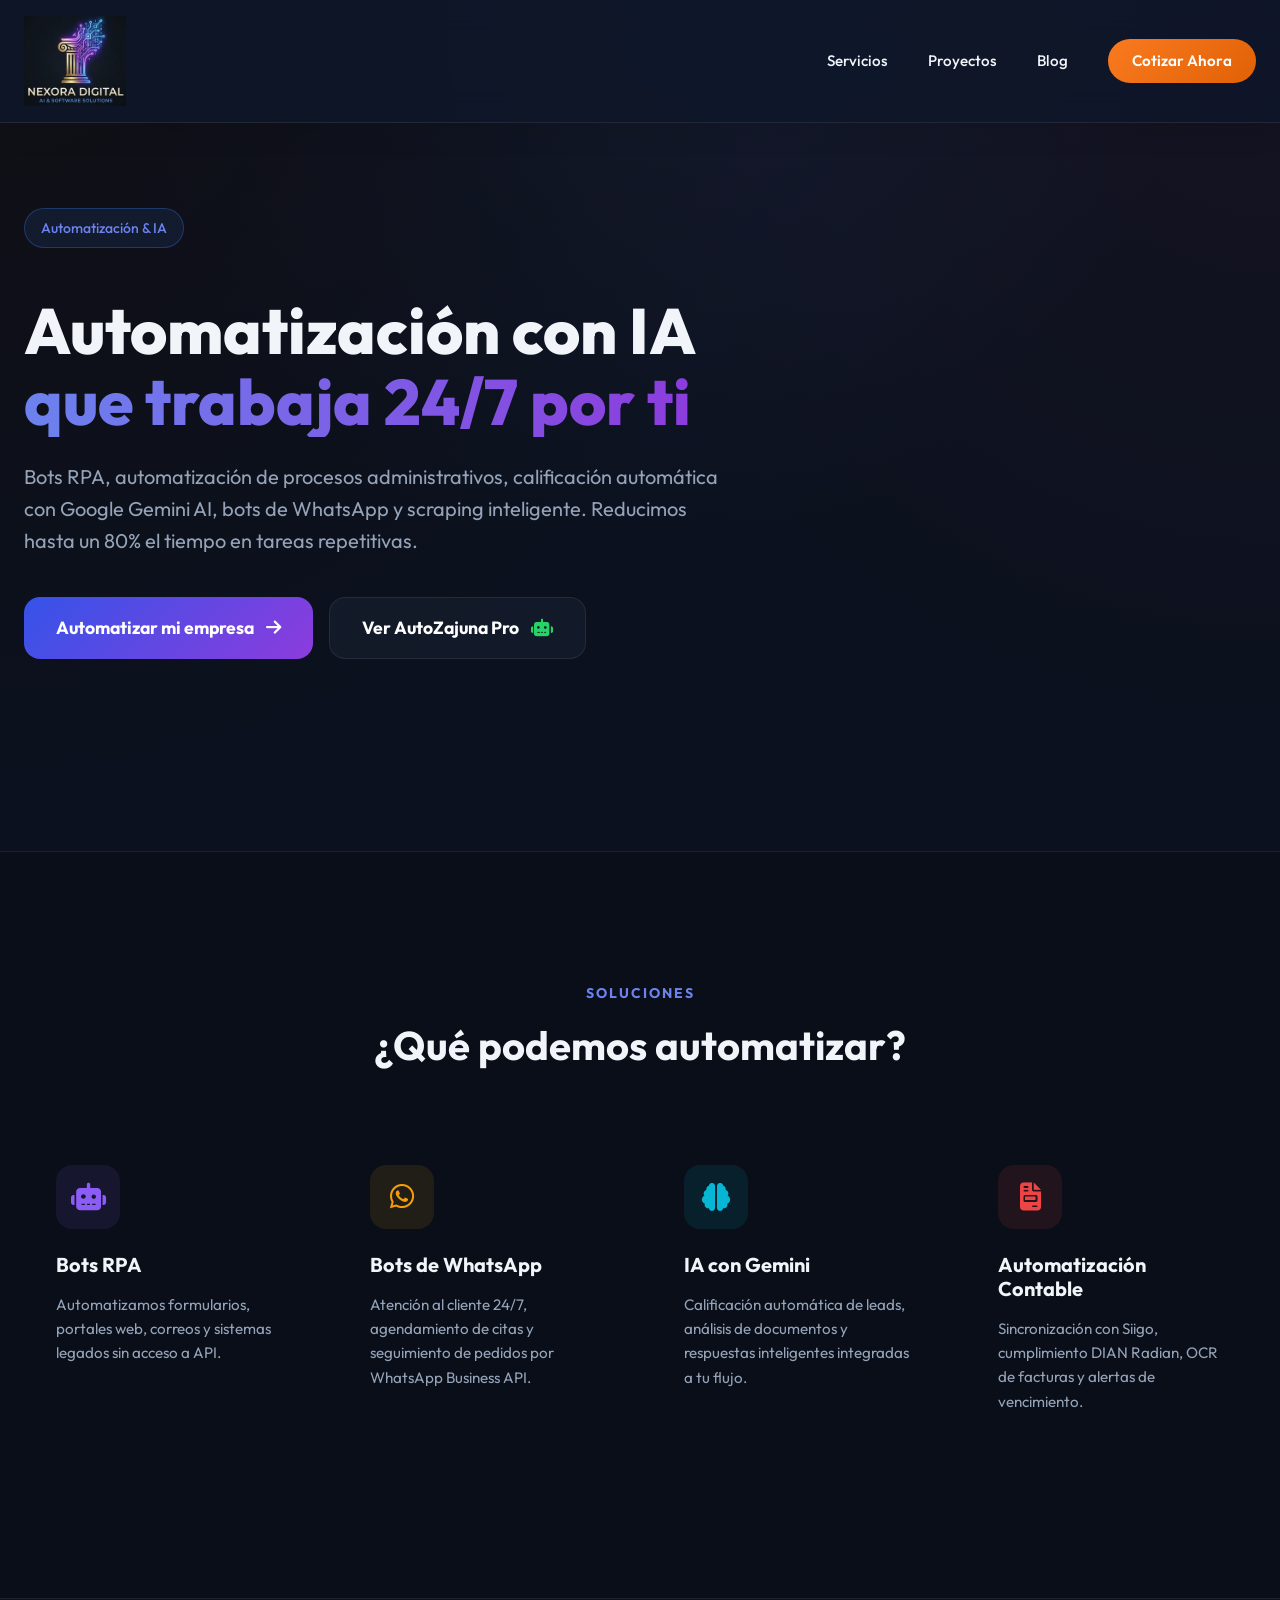
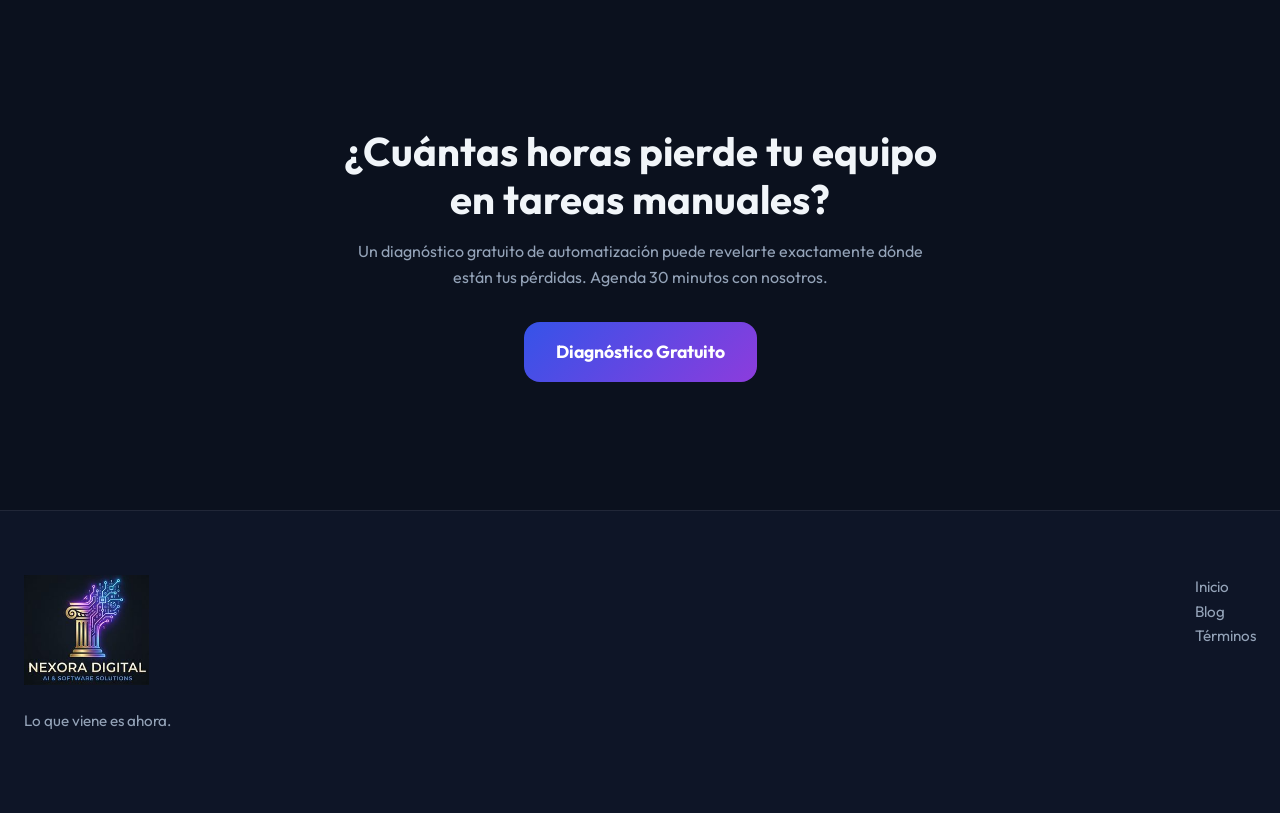
==== automatizacion-ia-colombia.html @ 14bc6c57 "perf+seo: optimize images, unblock CSS render, add service pages + blog" ====
<!DOCTYPE html>
<html lang="es-CO">
<head>
    <meta charset="UTF-8">
    <meta name="viewport" content="width=device-width, initial-scale=1.0">
    <title>Automatización con IA y Bots RPA en Colombia — Nexora Digital</title>
    <meta name="description" content="Automatizamos procesos repetitivos con Inteligencia Artificial y bots RPA en Colombia. Bots de WhatsApp, calificación automática con Gemini AI, web scraping y automatización de formularios.">
    <meta name="keywords" content="automatizacion inteligencia artificial colombia, bots rpa colombia, automatizacion procesos colombia, bot whatsapp colombia, gemini ai colombia">
    <link rel="canonical" href="https://nexora-digital-portal.vercel.app/automatizacion-ia-colombia.html">
    <meta property="og:title" content="Automatización con IA y Bots RPA en Colombia | Nexora Digital">
    <meta property="og:description" content="Reducimos hasta 80% del trabajo manual con automatizaciones inteligentes. Bots RPA, IA con Gemini, WhatsApp y más.">
    <meta property="og:url" content="https://nexora-digital-portal.vercel.app/automatizacion-ia-colombia.html">
    <link rel="icon" type="image/png" href="icono Nexora Digital.png">
    <link rel="preload" href="styles.css" as="style" onload="this.onload=null;this.rel='stylesheet'">
    <noscript><link rel="stylesheet" href="styles.css"></noscript>
    <link rel="preconnect" href="https://fonts.googleapis.com">
    <link rel="preconnect" href="https://fonts.gstatic.com" crossorigin>
    <link rel="preload" as="style" href="https://fonts.googleapis.com/css2?family=Outfit:wght@300;400;500;600;700;800;900&display=swap" onload="this.onload=null;this.rel='stylesheet'">
    <noscript><link rel="stylesheet" href="https://fonts.googleapis.com/css2?family=Outfit:wght@300;400;500;600;700;800;900&display=swap"></noscript>
    <link rel="preload" as="style" href="https://cdnjs.cloudflare.com/ajax/libs/font-awesome/6.4.0/css/all.min.css" onload="this.onload=null;this.rel='stylesheet'">
    <noscript><link rel="stylesheet" href="https://cdnjs.cloudflare.com/ajax/libs/font-awesome/6.4.0/css/all.min.css"></noscript>
</head>
<body>
    <nav class="navbar scrolled" id="navbar">
        <div class="nav-container container">
            <a href="index.html" class="nav-logo">
                <img src="logo-nexora-opt.jpg" alt="Nexora Digital Logo" width="119" height="105" fetchpriority="high">
            </a>
            <div class="nav-links" id="nav-links">
                <a href="index.html#servicios" class="nav-link">Servicios</a>
                <a href="index.html#proyectos" class="nav-link">Proyectos</a>
                <a href="blog.html" class="nav-link">Blog</a>
                <a href="index.html#contacto" class="nav-cta">Cotizar Ahora</a>
            </div>
        </div>
    </nav>

    <main style="padding-top: 80px;">
        <section class="section" style="min-height: 60vh; display: flex; align-items: center;">
            <div class="container">
                <span class="hero-badge">Automatización &amp; IA</span>
                <h1 class="hero-title" style="margin-top: 1rem;">
                    Automatización con IA <br>
                    <span class="gradient-text">que trabaja 24/7 por ti</span>
                </h1>
                <p class="hero-subtitle">Bots RPA, automatización de procesos administrativos, calificación automática con Google Gemini AI, bots de WhatsApp y scraping inteligente. Reducimos hasta un 80% el tiempo en tareas repetitivas.</p>
                <div class="hero-ctas" style="margin-top:2rem;">
                    <a href="index.html#contacto" class="btn-primary">Automatizar mi empresa <i class="fa-solid fa-arrow-right"></i></a>
                    <a href="index.html#software" class="btn-glass">Ver AutoZajuna Pro <i class="fa-solid fa-robot"></i></a>
                </div>
            </div>
        </section>

        <section class="section section-alt">
            <div class="container">
                <div class="section-header">
                    <span class="section-tag">Soluciones</span>
                    <h2 class="section-title">¿Qué podemos automatizar?</h2>
                </div>
                <div class="services-grid" style="margin-top:3rem;">
                    <article class="service-card">
                        <div class="service-icon si-ai"><i class="fa-solid fa-robot"></i></div>
                        <h3 class="service-title">Bots RPA</h3>
                        <p class="service-desc">Automatizamos formularios, portales web, correos y sistemas legados sin acceso a API.</p>
                    </article>
                    <article class="service-card">
                        <div class="service-icon si-mobile"><i class="fa-brands fa-whatsapp"></i></div>
                        <h3 class="service-title">Bots de WhatsApp</h3>
                        <p class="service-desc">Atención al cliente 24/7, agendamiento de citas y seguimiento de pedidos por WhatsApp Business API.</p>
                    </article>
                    <article class="service-card">
                        <div class="service-icon si-data"><i class="fa-solid fa-brain"></i></div>
                        <h3 class="service-title">IA con Gemini</h3>
                        <p class="service-desc">Calificación automática de leads, análisis de documentos y respuestas inteligentes integradas a tu flujo.</p>
                    </article>
                    <article class="service-card">
                        <div class="service-icon si-fintech"><i class="fa-solid fa-file-invoice"></i></div>
                        <h3 class="service-title">Automatización Contable</h3>
                        <p class="service-desc">Sincronización con Siigo, cumplimiento DIAN Radian, OCR de facturas y alertas de vencimiento.</p>
                    </article>
                </div>
            </div>
        </section>

        <section class="section" style="text-align:center;">
            <div class="container" style="max-width:650px;">
                <h2 class="section-title">¿Cuántas horas pierde tu equipo en tareas manuales?</h2>
                <p style="color:var(--text-secondary); margin: 1rem 0 2rem;">Un diagnóstico gratuito de automatización puede revelarte exactamente dónde están tus pérdidas. Agenda 30 minutos con nosotros.</p>
                <a href="index.html#contacto" class="btn-primary" style="font-size:1.1rem;">Diagnóstico Gratuito</a>
            </div>
        </section>
    </main>

    <footer class="footer">
        <div class="container footer-content">
            <div class="footer-brand">
                <a href="index.html" class="footer-logo"><img src="logo-nexora-opt.jpg" alt="Nexora Digital" width="119" height="105" loading="lazy"></a>
                <p class="footer-slogan">Lo que viene es ahora.</p>
            </div>
            <nav class="footer-links">
                <a href="index.html" class="footer-link">Inicio</a>
                <a href="blog.html" class="footer-link">Blog</a>
                <a href="legales.html" class="footer-link">Términos</a>
            </nav>
        </div>
    </footer>
</body>
</html>
---- styles.css ----
/* ==========================================================================
   CSS CUSTOM PROPERTIES (Variables)
   ========================================================================== */
:root {
  /* Paleta de Neuromarketing */
  --primary: hsl(230, 80%, 56%);       /* Azul - Confianza */
  --primary-light: hsl(230, 80%, 68%);
  --primary-dark: hsl(230, 80%, 44%);
  
  --secondary: hsl(270, 70%, 55%);     /* Púrpura - Innovación */
  --secondary-light: hsl(270, 70%, 68%);
  
  --accent: hsl(160, 70%, 45%);        /* Esmeralda - Éxito */
  --accent-light: hsl(160, 70%, 58%);
  
  --cta: hsl(25, 95%, 55%);            /* Naranja - Urgencia/Acción */
  --cta-light: hsl(25, 95%, 65%);
  --cta-dark: hsl(25, 95%, 45%);
  
  /* Fondos y Superficies Dark Premium */
  --bg-primary: hsl(222, 47%, 8%);
  --bg-secondary: hsl(222, 35%, 11%);
  --bg-card: hsl(222, 30%, 14%);
  --bg-card-hover: hsl(222, 30%, 18%);
  
  /* Tipografía (Colores) */
  --text-primary: hsl(210, 40%, 96%);
  --text-secondary: hsl(215, 20%, 65%);
  --text-muted: hsl(215, 15%, 50%);
  
  /* Efectos Glassmorphism */
  --glass-bg: rgba(30, 41, 59, 0.4);
  --glass-border: rgba(255, 255, 255, 0.08);
  --glass-shadow: 0 8px 32px 0 rgba(0, 0, 0, 0.37);
  
  /* Sombras (Glows) */
  --glow-primary: 0 0 20px rgba(59, 130, 246, 0.5);
  --glow-secondary: 0 0 20px rgba(139, 92, 246, 0.5);
  --glow-cta: 0 0 25px rgba(249, 115, 22, 0.6);
  --glow-accent: 0 0 20px rgba(16, 185, 129, 0.5);
  
  /* Tipografía Básica */
  --font-family: 'Outfit', system-ui, -apple-system, sans-serif;
  
  /* Spacing & Transitions */
  --transition-fast: 0.2s ease;
  --transition-normal: 0.3s cubic-bezier(0.4, 0, 0.2, 1);
  --transition-slow: 0.5s cubic-bezier(0.175, 0.885, 0.32, 1.275);
  --border-radius-sm: 0.5rem;
  --border-radius-md: 0.75rem;
  --border-radius-lg: 1rem;
  --border-radius-xl: 1.5rem;
}

/* ==========================================================================
   RESET & BASE
   ========================================================================== */
*, *::before, *::after {
  box-sizing: border-box;
  margin: 0;
  padding: 0;
}

html {
  scroll-behavior: smooth;
  scroll-padding-top: 80px; /* Offset for fixed navbar */
}

body {
  font-family: var(--font-family);
  background-color: var(--bg-primary);
  color: var(--text-primary);
  line-height: 1.6;
  overflow-x: hidden;
  
  /* Fondo premium dinámico */
  background-image: 
    radial-gradient(circle at 0% 0%, hsla(253,16%,7%,1) 0, transparent 50%), 
    radial-gradient(circle at 50% 0%, hsla(225,39%,30%,0.2) 0, transparent 50%), 
    radial-gradient(circle at 100% 0%, hsla(339,49%,30%,0.1) 0, transparent 50%);
  background-attachment: fixed;
  min-height: 100vh;
}

::selection {
  background-color: var(--primary);
  color: white;
}

/* Custom Scrollbar */
::-webkit-scrollbar {
  width: 10px;
}
::-webkit-scrollbar-track {
  background: var(--bg-primary);
}
::-webkit-scrollbar-thumb {
  background: var(--bg-card-hover);
  border-radius: 5px;
}
::-webkit-scrollbar-thumb:hover {
  /* Breathe Gradient Animado */
  background: linear-gradient(-45deg, var(--bg-dark), #0f172a, #1e293b, var(--bg-dark));
  background-size: 400% 400%;
  animation: gradientBreathe 15s ease infinite;
}

@keyframes gradientBreathe {
  0% { background-position: 0% 50%; }
  50% { background-position: 100% 50%; }
  100% { background-position: 0% 50%; }
}

/* ==========================================================================
   WOW FACTOR (Particles & Glitch)
   ========================================================================== */
#tsparticles {
  position: absolute;
  top: 0;
  left: 0;
  width: 100%;
  height: 100%;
  z-index: 0; /* Detrás del contenido */
  pointer-events: none; /* No bloquear clics */
}

/* Glitch Text Effect */
.glitch-text {
  position: relative;
  display: inline-block;
}
.glitch-text:hover::before,
.glitch-text:hover::after {
  content: attr(data-text);
  position: absolute;
  top: 0;
  left: 0;
  width: 100%;
  height: 100%;
  background: transparent;
}
.glitch-text:hover::before {
  left: 2px;
  text-shadow: -2px 0 #00ffff;
  animation: glitch-anim-1 2s infinite linear alternate-reverse;
}
.glitch-text:hover::after {
  left: -2px;
  text-shadow: 2px 0 #ff00ff;
  animation: glitch-anim-2 3s infinite linear alternate-reverse;
}

@keyframes glitch-anim-1 {
  0% { clip-path: inset(20% 0 80% 0); }
  20% { clip-path: inset(60% 0 10% 0); }
  40% { clip-path: inset(40% 0 50% 0); }
  60% { clip-path: inset(80% 0 5% 0); }
  80% { clip-path: inset(10% 0 70% 0); }
  100% { clip-path: inset(30% 0 20% 0); }
}
@keyframes glitch-anim-2 {
  0% { clip-path: inset(10% 0 60% 0); }
  20% { clip-path: inset(30% 0 20% 0); }
  40% { clip-path: inset(70% 0 10% 0); }
  60% { clip-path: inset(20% 0 50% 0); }
  80% { clip-path: inset(50% 0 30% 0); }
  100% { clip-path: inset(5% 0 80% 0); }
}

/* Dynamic Glow Card Effect */
.service-card {
  position: relative;
  overflow: hidden;
}
.service-card::before {
  content: '';
  position: absolute;
  top: var(--y, 0);
  left: var(--x, 0);
  width: 300px;
  height: 300px;
  background: radial-gradient(circle closest-side, rgba(249, 115, 22, 0.15), transparent);
  transform: translate(-50%, -50%);
  opacity: 0;
  transition: opacity 0.3s ease;
  pointer-events: none;
  z-index: 0;
}
.service-card:hover::before {
  opacity: 1;
}
.service-card > * {
  position: relative;
  z-index: 1;
}

/* ==========================================================================
   2. TIPOGRAFÍA Y UTILIDADES
   ========================================================================== */
h1, h2, h3, h4, h5, h6 {
  line-height: 1.2;
  font-weight: 700;
  color: var(--text-primary);
}

a {
  color: var(--primary-light);
  text-decoration: none;
  transition: color var(--transition-fast);
}

a:hover {
  color: var(--primary);
}

.gradient-text {
  background: linear-gradient(to right, var(--primary-light), var(--secondary), var(--accent-light));
  -webkit-background-clip: text;
  background-clip: text;
  color: transparent;
  background-size: 200% auto;
  animation: gradientShift 4s linear infinite;
  display: inline-block;
}

/* ==========================================================================
   LAYOUT
   ========================================================================== */
.container {
  width: 100%;
  max-width: 1280px;
  margin: 0 auto;
  padding: 0 1.5rem;
}

.section {
  padding: 8rem 0;
  position: relative;
}

.section-alt {
  background-color: rgba(0,0,0,0.2);
  border-top: 1px solid var(--glass-border);
  border-bottom: 1px solid var(--glass-border);
}

.section-header {
  text-align: center;
  margin-bottom: 4rem;
  max-width: 800px;
  margin-left: auto;
  margin-right: auto;
}

.section-tag {
  display: inline-block;
  font-size: 0.875rem;
  font-weight: 700;
  color: var(--primary-light);
  text-transform: uppercase;
  letter-spacing: 2px;
  margin-bottom: 1rem;
}

.section-title {
  font-size: 2.5rem;
  margin-bottom: 1rem;
}

.section-subtitle {
  font-size: 1.125rem;
  color: var(--text-secondary);
}

/* ==========================================================================
   GLASSMORPHISM UTILITIES
   ========================================================================== */
.glass {
  background: var(--glass-bg);
  backdrop-filter: blur(12px);
  -webkit-backdrop-filter: blur(12px);
  border: 1px solid var(--glass-border);
}

.glass-card {
  background: linear-gradient(145deg, rgba(30, 41, 59, 0.7) 0%, rgba(15, 23, 42, 0.9) 100%);
  backdrop-filter: blur(10px);
  -webkit-backdrop-filter: blur(10px);
  border: 1px solid var(--glass-border);
  box-shadow: var(--glass-shadow);
}

/* ==========================================================================
   ANIMATIONS & KEYFRAMES
   ========================================================================== */
@keyframes fadeInUp {
  from {
    opacity: 0;
    transform: translateY(40px);
  }
  to {
    opacity: 1;
    transform: translateY(0);
  }
}

@keyframes fadeIn {
  from { opacity: 0; }
  to { opacity: 1; }
}

@keyframes gridMove {
  0% { transform: translateY(0); }
  100% { transform: translateY(50px); } /* Assuming grid cell size is 50px */
}

@keyframes typing-cursor {
  0%, 100% { border-color: transparent; }
  50% { border-color: var(--primary); }
}

@keyframes gradientShift {
  0% { background-position: 0% 50%; }
  50% { background-position: 100% 50%; }
  100% { background-position: 0% 50%; }
}

@keyframes scarcityPulse {
  0% { box-shadow: 0 0 0 0 rgba(249, 115, 22, 0.4); }
  70% { box-shadow: 0 0 0 10px rgba(249, 115, 22, 0); }
  100% { box-shadow: 0 0 0 0 rgba(249, 115, 22, 0); }
}

@keyframes float {
  0%, 100% { transform: translateY(0); }
  50% { transform: translateY(-10px); }
}

/* Scroll Animation Classes */
.animate-on-scroll {
  opacity: 0;
  transform: translateY(40px);
  transition: opacity 0.8s ease, transform 0.8s ease;
  will-change: opacity, transform;
}

.animate-on-scroll.animated {
  opacity: 1;
  transform: translateY(0);
}

/* Delays */
.delay-1 { transition-delay: 0.1s; }
.delay-2 { transition-delay: 0.2s; }
.delay-3 { transition-delay: 0.3s; }
.delay-4 { transition-delay: 0.4s; }
.delay-5 { transition-delay: 0.5s; }

/* Interactive Hover Effects */
.hover-lift {
  transition: transform var(--transition-slow), box-shadow var(--transition-slow), border-color var(--transition-normal);
}

.hover-lift:hover {
  transform: translateY(-8px);
  box-shadow: 0 20px 40px -5px rgba(0, 0, 0, 0.5);
  border-color: rgba(59, 130, 246, 0.3);
}

.hover-glow {
  transition: text-shadow var(--transition-normal), color var(--transition-normal);
}

.hover-glow:hover {
  text-shadow: 0 0 15px rgba(59, 130, 246, 0.8);
  color: var(--primary-light);
}

/* ==========================================================================
   NAVBAR
   ========================================================================== */
.navbar {
  position: fixed;
  top: 0;
  left: 0;
  width: 100%;
  z-index: 1000;
  padding: 1.25rem 0;
  transition: all var(--transition-normal);
  background: transparent;
  border-bottom: 1px solid transparent;
}

.navbar.scrolled {
  background: rgba(15, 23, 42, 0.85);
  backdrop-filter: blur(16px);
  -webkit-backdrop-filter: blur(16px);
  padding: 1rem 0;
  border-bottom: 1px solid var(--glass-border);
  box-shadow: 0 4px 30px rgba(0, 0, 0, 0.1);
}

.nav-container {
  display: flex;
  justify-content: space-between;
  align-items: center;
}

.nav-logo {
  display: flex;
  align-items: center;
}

.nav-logo img {
  height: 90px;
  width: auto;
  object-fit: contain;
  transition: transform var(--transition-fast);
}

.nav-logo:hover img {
  transform: scale(1.05);
}

.nav-links {
  display: flex;
  gap: 2.5rem;
  align-items: center;
}

.nav-link {
  color: var(--text-primary);
  font-weight: 500;
  font-size: 0.95rem;
  position: relative;
}

.nav-link::after {
  content: '';
  position: absolute;
  bottom: -4px;
  left: 0;
  width: 0;
  height: 2px;
  background-color: var(--primary);
  transition: width var(--transition-normal);
}

.nav-link:hover::after,
.nav-link.active::after {
  width: 100%;
}

.nav-cta {
  background: linear-gradient(135deg, var(--cta), var(--cta-dark));
  color: white;
  padding: 0.6rem 1.5rem;
  border-radius: 9999px;
  font-weight: 600;
  font-size: 0.95rem;
  transition: all var(--transition-normal);
  display: inline-flex;
  align-items: center;
  gap: 0.5rem;
}

.nav-cta:hover {
  transform: translateY(-2px);
  box-shadow: var(--glow-cta);
  color: white;
}

.nav-toggle {
  display: none;
  flex-direction: column;
  gap: 6px;
  background: none;
  border: none;
  cursor: pointer;
  z-index: 1001;
}

.nav-toggle span {
  display: block;
  width: 30px;
  height: 2px;
  background-color: white;
  transition: all 0.3s ease;
}

/* ==========================================================================
   HERO
   ========================================================================== */
.hero {
  position: relative;
  min-height: 100vh;
  display: flex;
  align-items: center;
  padding-top: 120px;
  overflow: hidden;
}

.hero-grid-bg {
  position: absolute;
  inset: -100px;
  z-index: -1;
  background-image: 
    linear-gradient(to right, rgba(59, 130, 246, 0.05) 1px, transparent 1px),
    linear-gradient(to bottom, rgba(59, 130, 246, 0.05) 1px, transparent 1px);
  background-size: 50px 50px;
  animation: gridMove 20s linear infinite;
}

.hero-glow-1 {
  position: absolute;
  top: 10%;
  right: 10%;
  width: 40vw;
  height: 40vw;
  background: radial-gradient(circle, rgba(59,130,246,0.15) 0%, rgba(0,0,0,0) 70%);
  border-radius: 50%;
  z-index: -1;
  filter: blur(60px);
}

.hero-glow-2 {
  position: absolute;
  bottom: 10%;
  left: 10%;
  width: 30vw;
  height: 30vw;
  background: radial-gradient(circle, rgba(139,92,246,0.1) 0%, rgba(0,0,0,0) 70%);
  border-radius: 50%;
  z-index: -1;
  filter: blur(60px);
}

.hero-content {
  max-width: 900px;
  position: relative;
  z-index: 10;
}

.hero-badge {
  display: inline-flex;
  align-items: center;
  gap: 0.5rem;
  padding: 0.5rem 1rem;
  background: rgba(59, 130, 246, 0.1);
  border: 1px solid rgba(59, 130, 246, 0.3);
  border-radius: 9999px;
  color: var(--primary-light);
  font-size: 0.875rem;
  font-weight: 500;
  margin-bottom: 2rem;
}

.hero-badge-dot {
  width: 8px;
  height: 8px;
  background-color: var(--primary-light);
  border-radius: 50%;
  box-shadow: 0 0 10px var(--primary-light);
  animation: pulse 2s infinite;
}

.hero-title {
  font-size: clamp(2.5rem, 5vw, 4.5rem);
  font-weight: 800;
  line-height: 1.1;
  margin-bottom: 1.5rem;
}

.typing-cursor {
  border-right: 3px solid var(--primary);
  margin-left: 2px;
  animation: typing-cursor 1s infinite;
}

.hero-subtitle {
  font-size: 1.25rem;
  color: var(--text-secondary);
  max-width: 700px;
  margin-bottom: 2.5rem;
}

.hero-ctas {
  display: flex;
  flex-wrap: wrap;
  gap: 1rem;
  margin-bottom: 4rem;
}

.btn-primary {
  display: inline-flex;
  align-items: center;
  gap: 0.75rem;
  background: linear-gradient(135deg, var(--primary), var(--secondary));
  color: white;
  padding: 1rem 2rem;
  border-radius: var(--border-radius-lg);
  font-weight: 700;
  font-size: 1.1rem;
  transition: all var(--transition-normal);
}

.btn-primary:hover {
  transform: translateY(-3px);
  box-shadow: var(--glow-primary);
  color: white;
}

.btn-glass {
  display: inline-flex;
  align-items: center;
  gap: 0.75rem;
  background: var(--glass-bg);
  border: 1px solid var(--glass-border);
  color: white;
  padding: 1rem 2rem;
  border-radius: var(--border-radius-lg);
  font-weight: 700;
  font-size: 1.1rem;
  transition: all var(--transition-normal);
}

.btn-glass:hover {
  background: rgba(255, 255, 255, 0.1);
  border-color: rgba(255, 255, 255, 0.2);
  transform: translateY(-3px);
  color: white;
}

.btn-glass i {
  color: #25D366; /* WhatsApp Green */
}

.hero-stats {
  display: flex;
  flex-wrap: wrap;
  gap: 3rem;
  padding-top: 2rem;
  border-top: 1px solid var(--glass-border);
}

.stat-item {
  display: flex;
  flex-direction: column;
  gap: 0.25rem;
}

.stat-number {
  font-size: 2.5rem;
  font-weight: 800;
  background: linear-gradient(to right, var(--text-primary), var(--text-secondary));
  -webkit-background-clip: text;
  background-clip: text;
  color: transparent;
}

.stat-label {
  font-size: 0.875rem;
  color: var(--text-muted);
  text-transform: uppercase;
  letter-spacing: 1px;
}

/* ==========================================================================
   TRUST BAND (CRO)
   ========================================================================== */
.trust-band {
  padding: 3rem 0;
  background: rgba(15, 23, 42, 0.4);
  border-top: 1px solid var(--glass-border);
  border-bottom: 1px solid var(--glass-border);
  text-align: center;
}
.trust-title {
  color: var(--text-muted);
  font-size: 0.9rem;
  text-transform: uppercase;
  letter-spacing: 2px;
  margin-bottom: 1.5rem;
}
.trust-logos {
  display: flex;
  flex-wrap: wrap;
  justify-content: center;
  align-items: center;
  gap: 2rem;
  opacity: 0.7;
}
.trust-logo {
  display: flex;
  align-items: center;
  gap: 0.5rem;
  font-weight: 600;
  color: var(--text-secondary);
}
.trust-badge {
  display: flex;
  align-items: center;
  gap: 0.5rem;
  padding: 0.5rem 1rem;
  background: rgba(16, 185, 129, 0.1);
  color: #10b981;
  border: 1px solid rgba(16, 185, 129, 0.3);
  border-radius: 20px;
  font-weight: 600;
  font-size: 0.9rem;
}

/* ==========================================================================
   LEAD MAGNET MODAL
   ========================================================================== */
.modal-overlay {
  position: fixed;
  top: 0;
  left: 0;
  width: 100%;
  height: 100%;
  background: rgba(0,0,0,0.8);
  backdrop-filter: blur(5px);
  z-index: 9999;
  display: flex;
  align-items: center;
  justify-content: center;
  opacity: 0;
  visibility: hidden;
  transition: all 0.3s ease;
}
.modal-overlay.active {
  opacity: 1;
  visibility: visible;
}
.modal-content {
  position: relative;
  width: 90%;
  max-width: 450px;
  padding: 2.5rem;
  border-radius: var(--border-radius-xl);
  transform: translateY(20px) scale(0.95);
  transition: all 0.4s cubic-bezier(0.175, 0.885, 0.32, 1.275);
}
.modal-overlay.active .modal-content {
  transform: translateY(0) scale(1);
}
.modal-close {
  position: absolute;
  top: 15px;
  right: 15px;
  background: none;
  border: none;
  color: white;
  font-size: 1.5rem;
  cursor: pointer;
  opacity: 0.7;
}
.modal-close:hover { opacity: 1; }

/* ==========================================================================
   STICKY CTA (MOBILE)
   ========================================================================== */
.sticky-cta-mobile {
  display: none;
  position: fixed;
  bottom: 0;
  left: 0;
  width: 100%;
  background: rgba(15, 23, 42, 0.95);
  backdrop-filter: blur(10px);
  padding: 1rem;
  border-top: 1px solid var(--glass-border);
  z-index: 99;
}
.btn-sticky {
  display: block;
  width: 100%;
  background: linear-gradient(135deg, var(--cta), var(--cta-dark));
  color: white;
  text-align: center;
  padding: 1rem;
  border-radius: 8px;
  font-weight: 700;
  box-shadow: 0 4px 15px rgba(249, 115, 22, 0.4);
}

/* ==========================================================================
   SERVICIOS
   ========================================================================== */
.services-grid {
  display: grid;
  grid-template-columns: repeat(auto-fit, minmax(280px, 1fr));
  gap: 1.5rem;
}

.service-card {
  padding: 2rem;
  border-radius: var(--border-radius-xl);
  display: flex;
  flex-direction: column;
  height: 100%;
}

.service-icon {
  width: 4rem;
  height: 4rem;
  border-radius: var(--border-radius-lg);
  display: flex;
  align-items: center;
  justify-content: center;
  font-size: 1.75rem;
  margin-bottom: 1.5rem;
}

/* Colores específicos para iconos de servicios */
.si-ecommerce { background: rgba(59, 130, 246, 0.1); color: #3b82f6; }
.si-ai { background: rgba(139, 92, 246, 0.1); color: #8b5cf6; }
.si-crm { background: rgba(16, 185, 129, 0.1); color: #10b981; }
.si-mobile { background: rgba(245, 158, 11, 0.1); color: #f59e0b; }
.si-fintech { background: rgba(239, 68, 68, 0.1); color: #ef4444; }
.si-design { background: rgba(236, 72, 153, 0.1); color: #ec4899; }
.si-data { background: rgba(6, 182, 212, 0.1); color: #06b6d4; }
.si-security { background: rgba(99, 102, 241, 0.1); color: #6366f1; }

.service-title {
  font-size: 1.25rem;
  margin-bottom: 1rem;
}

.service-desc {
  color: var(--text-secondary);
  font-size: 0.95rem;
  margin-bottom: 1.5rem;
  flex-grow: 1;
}

.service-link {
  font-size: 0.95rem;
  font-weight: 600;
  display: inline-flex;
  align-items: center;
  gap: 0.5rem;
  margin-top: auto;
}

.service-link i {
  transition: transform var(--transition-fast);
}

.service-card:hover .service-link i {
  transform: translateX(5px);
}

/* ==========================================================================
   PROYECTOS
   ========================================================================== */
.projects-filters {
  display: flex;
  flex-wrap: wrap;
  justify-content: center;
  gap: 0.75rem;
  margin-bottom: 3rem;
}

.filter-btn {
  background: var(--glass-bg);
  border: 1px solid var(--glass-border);
  color: var(--text-secondary);
  padding: 0.5rem 1.25rem;
  border-radius: 9999px;
  font-family: var(--font-family);
  font-size: 0.9rem;
  font-weight: 500;
  cursor: pointer;
  transition: all var(--transition-fast);
}

.filter-btn:hover {
  border-color: rgba(255,255,255,0.2);
  color: var(--text-primary);
}

.filter-btn.active {
  background: var(--primary);
  border-color: var(--primary);
  color: white;
  box-shadow: 0 4px 15px rgba(59, 130, 246, 0.4);
}

.projects-grid {
  display: grid;
  grid-template-columns: repeat(auto-fill, minmax(350px, 1fr));
  gap: 2rem;
  position: relative;
}

.project-card {
  border-radius: var(--border-radius-xl);
  overflow: hidden;
  transition: transform 0.4s ease, opacity 0.4s ease, box-shadow 0.4s ease;
}

.project-card.hidden {
  opacity: 0;
  transform: scale(0.9);
  position: absolute;
  pointer-events: none;
}

.project-visual {
  aspect-ratio: 16 / 10;
  display: flex;
  align-items: center;
  justify-content: center;
  position: relative;
  overflow: hidden;
}

/* Fondos sutiles generados para cada proyecto */
.pv-indigo { background: linear-gradient(135deg, #1e1b4b, #312e81); }
.pv-fuchsia { background: linear-gradient(135deg, #4a044e, #701a75); }
.pv-blue { background: linear-gradient(135deg, #0f172a, #1e3a8a); }
.pv-emerald { background: linear-gradient(135deg, #022c22, #064e3b); }
.pv-amber { background: linear-gradient(135deg, #451a03, #78350f); }
.pv-teal { background: linear-gradient(135deg, #042f2e, #134e4a); }
.pv-rose { background: linear-gradient(135deg, #4c0519, #881337); }
.pv-cyan { background: linear-gradient(135deg, #083344, #164e63); }

/* Patrón de puntos sobre visual */
.project-visual::after {
  content: '';
  position: absolute;
  inset: 0;
  background-image: radial-gradient(rgba(255,255,255,0.1) 1px, transparent 1px);
  background-size: 20px 20px;
}

.project-icon-wrapper {
  width: 5rem;
  height: 5rem;
  background: rgba(255, 255, 255, 0.1);
  backdrop-filter: blur(5px);
  border: 1px solid rgba(255, 255, 255, 0.2);
  border-radius: 1.5rem;
  display: flex;
  align-items: center;
  justify-content: center;
  font-size: 2.5rem;
  color: white;
  z-index: 2;
  transition: transform var(--transition-slow);
}

.project-card:hover .project-icon-wrapper {
  transform: scale(1.1) rotate(5deg);
}

.project-info {
  padding: 1.5rem;
}

.project-title {
  font-size: 1.25rem;
  margin-bottom: 0.5rem;
}

.project-desc {
  color: var(--text-secondary);
  font-size: 0.9rem;
  margin-bottom: 1.25rem;
  display: -webkit-box;
  -webkit-line-clamp: 3;
  line-clamp: 3;
  -webkit-box-orient: vertical;  
  overflow: hidden;
}

.project-tags {
  display: flex;
  flex-wrap: wrap;
  gap: 0.5rem;
  margin-bottom: 1.5rem;
}

.project-tag {
  font-size: 0.75rem;
  padding: 0.25rem 0.75rem;
  background: rgba(59, 130, 246, 0.1);
  border: 1px solid rgba(59, 130, 246, 0.2);
  color: var(--primary-light);
  border-radius: 9999px;
  font-weight: 500;
}

.project-links {
  display: flex;
  gap: 1rem;
}

.project-btn {
  font-size: 0.875rem;
  font-weight: 600;
  padding: 0.6rem 1.2rem;
  border-radius: var(--border-radius-md);
  display: flex;
  align-items: center;
  gap: 0.5rem;
}

.project-btn-primary {
  background: var(--primary);
  color: white;
  transition: all var(--transition-fast);
}

.project-btn-primary:hover {
  background: var(--primary-dark);
  color: white;
}

.project-btn-ghost {
  background: rgba(255, 255, 255, 0.05);
  border: 1px solid rgba(255, 255, 255, 0.1);
  color: white;
  transition: all var(--transition-fast);
}

.project-btn-ghost:hover {
  background: rgba(255, 255, 255, 0.1);
  color: white;
}

/* ==========================================================================
   SOFTWARE (AUTOZAJUNA PRO)
   ========================================================================== */
.software-hero {
  display: grid;
  grid-template-columns: 1fr 1fr;
  gap: 4rem;
  align-items: center;
  margin-bottom: 5rem;
}

.badge-scarcity {
  display: inline-flex;
  align-items: center;
  gap: 0.5rem;
  padding: 0.4rem 1rem;
  background: rgba(249, 115, 22, 0.1);
  border: 1px solid rgba(249, 115, 22, 0.3);
  color: var(--cta);
  border-radius: 9999px;
  font-size: 0.875rem;
  font-weight: 600;
  margin-bottom: 1.5rem;
  animation: scarcityPulse 2s infinite;
}

.software-headline {
  font-size: 2.5rem;
  line-height: 1.2;
  margin-bottom: 1.5rem;
}

.software-desc {
  color: var(--text-secondary);
  font-size: 1.1rem;
  margin-bottom: 2rem;
}

.software-features {
  list-style: none;
  display: flex;
  flex-direction: column;
  gap: 1.5rem;
}

.feature-item {
  display: flex;
  gap: 1.25rem;
  align-items: flex-start;
}

.feature-item i {
  color: var(--accent);
  font-size: 1.5rem;
  background: rgba(16, 185, 129, 0.1);
  padding: 0.75rem;
  border-radius: var(--border-radius-md);
}

.feature-item div {
  display: flex;
  flex-direction: column;
}

.feature-item strong {
  font-size: 1.1rem;
  color: white;
}

.feature-item span {
  color: var(--text-secondary);
  font-size: 0.95rem;
}

/* UI Mockup CSS */
.software-visual {
  position: relative;
}

.software-visual::before {
  content: '';
  position: absolute;
  inset: -20px;
  background: radial-gradient(circle at center, rgba(139,92,246,0.2) 0%, transparent 70%);
  z-index: -1;
  border-radius: 50%;
}

.software-mockup {
  background: #0f172a;
  border-radius: 12px;
  border: 1px solid rgba(255,255,255,0.1);
  box-shadow: 0 25px 50px -12px rgba(0, 0, 0, 0.5), 0 0 0 1px rgba(255,255,255,0.05);
  overflow: hidden;
  transform: rotateY(-5deg) rotateX(5deg);
  transform-style: preserve-3d;
  transition: transform var(--transition-slow);
}

.software-visual:hover .software-mockup {
  transform: rotateY(0) rotateX(0);
}

.mockup-header {
  background: #1e293b;
  padding: 10px 15px;
  display: flex;
  align-items: center;
  gap: 8px;
  border-bottom: 1px solid rgba(255,255,255,0.05);
}

.mockup-dot {
  width: 12px;
  height: 12px;
  border-radius: 50%;
}
.dot-red { background: #ef4444; }
.dot-yellow { background: #f59e0b; }
.dot-green { background: #10b981; }

.mockup-title {
  margin-left: auto;
  margin-right: auto;
  font-size: 0.8rem;
  color: #94a3b8;
  font-family: monospace;
}

.mockup-body {
  display: flex;
  height: 350px;
}

.mockup-sidebar {
  width: 140px;
  background: rgba(30, 41, 59, 0.5);
  padding: 15px 10px;
  display: flex;
  flex-direction: column;
  gap: 5px;
  border-right: 1px solid rgba(255,255,255,0.05);
}

.mockup-menu-item {
  padding: 8px 10px;
  border-radius: 6px;
  font-size: 0.8rem;
  color: #94a3b8;
  display: flex;
  align-items: center;
  gap: 8px;
}

.mockup-menu-item.active {
  background: rgba(59, 130, 246, 0.2);
  color: #60a5fa;
}

.mockup-menu-item.highlight {
  background: linear-gradient(90deg, rgba(139, 92, 246, 0.2), rgba(59, 130, 246, 0.2));
  color: #c084fc;
  border: 1px solid rgba(139, 92, 246, 0.3);
}

.mockup-content {
  flex: 1;
  padding: 20px;
  display: flex;
  flex-direction: column;
  gap: 20px;
}

.mockup-stat-row {
  display: flex;
  gap: 15px;
}

.mockup-stat {
  flex: 1;
  background: rgba(255,255,255,0.03);
  border: 1px solid rgba(255,255,255,0.05);
  padding: 15px;
  border-radius: 8px;
  display: flex;
  flex-direction: column;
  font-size: 0.75rem;
  color: #94a3b8;
}

.mockup-stat span {
  font-size: 1.5rem;
  font-weight: bold;
  color: white;
}

.mockup-stat.accent span {
  color: #10b981;
}

.mockup-progress {
  height: 6px;
  background: #1e293b;
  border-radius: 3px;
  overflow: hidden;
}

.mockup-progress-bar {
  width: 75%;
  height: 100%;
  background: linear-gradient(90deg, #3b82f6, #8b5cf6);
  border-radius: 3px;
  position: relative;
}

.mockup-progress-bar::after {
  content: '';
  position: absolute;
  top: 0; left: 0; bottom: 0; right: 0;
  background: linear-gradient(90deg, transparent, rgba(255,255,255,0.5), transparent);
  animation: gradientShift 2s linear infinite;
}

.mockup-log {
  flex: 1;
  background: #020617;
  border-radius: 8px;
  padding: 15px;
  font-family: monospace;
  font-size: 0.8rem;
  display: flex;
  flex-direction: column;
  gap: 8px;
}

.log-line {
  opacity: 0;
  animation: fadeIn 0.5s forwards;
}

.log-line:nth-child(1) { animation-delay: 0.5s; }
.log-line:nth-child(2) { animation-delay: 1.5s; }
.log-line:nth-child(3) { animation-delay: 2.5s; }

.log-line.success { color: #10b981; }
.log-line.processing { color: #f59e0b; }

/* Pricing Cards */
.pricing-grid {
  display: grid;
  grid-template-columns: repeat(3, 1fr);
  gap: 2rem;
  align-items: center;
}

.pricing-card {
  padding: 2.5rem 2rem;
  border-radius: var(--border-radius-xl);
  display: flex;
  flex-direction: column;
  height: 100%;
  position: relative;
}

.pricing-card.featured {
  border-color: var(--primary);
  transform: scale(1.05);
  box-shadow: var(--glow-primary);
  background: linear-gradient(145deg, rgba(30, 41, 59, 0.9) 0%, rgba(15, 23, 42, 1) 100%);
  z-index: 10;
}

.pricing-badge {
  position: absolute;
  top: -12px;
  left: 50%;
  transform: translateX(-50%);
  background: linear-gradient(135deg, var(--cta), var(--cta-dark));
  color: white;
  padding: 0.25rem 1rem;
  border-radius: 9999px;
  font-size: 0.8rem;
  font-weight: 700;
  text-transform: uppercase;
  letter-spacing: 1px;
  box-shadow: 0 4px 10px rgba(249, 115, 22, 0.4);
}

.pricing-header {
  text-align: center;
  margin-bottom: 2rem;
  padding-bottom: 2rem;
  border-bottom: 1px solid var(--glass-border);
}

.pricing-plan {
  display: block;
  font-size: 1.1rem;
  font-weight: 700;
  color: var(--text-secondary);
  margin-bottom: 1rem;
}

.pricing-price {
  font-size: 3.5rem;
  font-weight: 800;
  color: white;
  display: flex;
  align-items: baseline;
  justify-content: center;
  gap: 0.25rem;
}

.pricing-currency {
  font-size: 1.5rem;
  color: var(--text-muted);
}

.pricing-period {
  font-size: 1rem;
  color: var(--text-muted);
  font-weight: 500;
}

.pricing-features {
  list-style: none;
  margin-bottom: 2.5rem;
  flex-grow: 1;
  display: flex;
  flex-direction: column;
  gap: 1rem;
}

.pricing-feature {
  display: flex;
  align-items: center;
  gap: 0.75rem;
  color: var(--text-primary);
  font-size: 0.95rem;
}

.pricing-feature i.fa-check {
  color: var(--accent);
}

.pricing-feature i.fa-star {
  color: #f59e0b; /* Ambar para features premium */
}

.pricing-feature.disabled {
  color: var(--text-muted);
  text-decoration: line-through;
}

.pricing-feature.disabled i {
  color: var(--text-muted);
}

.pricing-feature.highlight {
  font-weight: 600;
}

.pricing-cta {
  display: block;
  text-align: center;
  padding: 1rem;
  border-radius: var(--border-radius-lg);
  font-weight: 700;
  transition: all var(--transition-fast);
  background: var(--glass-bg);
  border: 1px solid var(--glass-border);
  color: white;
}

.pricing-cta:hover {
  background: rgba(255,255,255,0.1);
}

.pricing-cta.cta-featured {
  background: linear-gradient(135deg, var(--primary), var(--secondary));
  border: none;
  box-shadow: 0 10px 20px -5px rgba(59, 130, 246, 0.4);
}

.pricing-cta.cta-featured:hover {
  transform: translateY(-2px);
  box-shadow: var(--glow-primary);
}

/* ==========================================================================
   TABLA DE PRECIOS SERVICIOS
   ========================================================================== */
.pricing-table-wrapper {
  overflow-x: auto;
  border-radius: var(--border-radius-xl);
  box-shadow: var(--glass-shadow);
  background: var(--glass-bg);
  border: 1px solid var(--glass-border);
}

.pricing-table {
  width: 100%;
  border-collapse: collapse;
  min-width: 800px;
}

.pricing-table th, 
.pricing-table td {
  padding: 1.5rem;
  text-align: left;
}

.pricing-table th {
  background: rgba(59, 130, 246, 0.1);
  color: var(--primary-light);
  font-weight: 600;
  text-transform: uppercase;
  font-size: 0.85rem;
  letter-spacing: 1px;
  border-bottom: 1px solid rgba(59, 130, 246, 0.2);
}

.pricing-table tr {
  border-bottom: 1px solid rgba(255, 255, 255, 0.05);
  transition: background var(--transition-fast);
}

.pricing-table tr:hover {
  background: rgba(255, 255, 255, 0.03);
}

.pricing-table tr:last-child {
  border-bottom: none;
}

.table-service {
  display: flex;
  align-items: center;
  gap: 1rem;
  font-weight: 600;
  color: white;
}

.table-icon {
  width: 36px;
  height: 36px;
  border-radius: 8px;
  display: flex;
  align-items: center;
  justify-content: center;
  font-size: 1rem;
}

/* Colores tabla */
.ti-design { background: rgba(236, 72, 153, 0.1); color: #ec4899; }
.ti-invitation { background: rgba(244, 63, 94, 0.1); color: #f43f5e; }
.ti-data { background: rgba(6, 182, 212, 0.1); color: #06b6d4; }
.ti-bot { background: rgba(139, 92, 246, 0.1); color: #8b5cf6; }
.ti-ecommerce { background: rgba(59, 130, 246, 0.1); color: #3b82f6; }
.ti-mobile { background: rgba(245, 158, 11, 0.1); color: #f59e0b; }
.ti-crm { background: rgba(16, 185, 129, 0.1); color: #10b981; }
.ti-consult { background: rgba(99, 102, 241, 0.1); color: #6366f1; }

.table-price {
  font-size: 1.1rem;
  color: white;
}

.price-unit {
  font-size: 0.85rem;
  color: var(--text-muted);
  font-weight: normal;
}

.pricing-table td:nth-child(3) {
  color: var(--text-secondary);
  font-size: 0.95rem;
}

.pricing-table-cta {
  display: inline-block;
  padding: 0.5rem 1rem;
  background: rgba(59, 130, 246, 0.1);
  color: var(--primary-light);
  border: 1px solid rgba(59, 130, 246, 0.3);
  border-radius: var(--border-radius-sm);
  font-size: 0.85rem;
  font-weight: 600;
  transition: all var(--transition-fast);
}

.pricing-table-cta:hover {
  background: var(--primary);
  color: white;
  border-color: var(--primary);
}

/* ==========================================================================
   STACK TECNOLÓGICO
   ========================================================================== */
.tech-grid {
  display: flex;
  flex-wrap: wrap;
  justify-content: center;
  gap: 3rem;
  max-width: 900px;
  margin: 0 auto;
}

.tech-item {
  display: flex;
  flex-direction: column;
  align-items: center;
  gap: 1rem;
  color: var(--text-secondary);
  transition: all var(--transition-fast);
  position: relative;
  cursor: default;
}

.tech-icon {
  font-size: 3.5rem;
  transition: transform var(--transition-slow);
}

.tech-name {
  font-size: 0.9rem;
  font-weight: 500;
}

/* Hover colors */
.tech-item:hover .fa-react { color: #61dafb; }
.tech-item:hover .fa-js { color: #f7df1e; }
.tech-item:hover .fa-node-js { color: #339933; }
.tech-item:hover .fa-python { color: #3776ab; }
.tech-item:hover .fa-database { color: #3ecf8e; } /* Supabase */
.tech-item:hover .fa-brain { color: #4285f4; } /* Gemini */
.tech-item:hover .fa-bolt { color: #dc382d; } /* Redis */
.tech-item:hover .fa-android { color: #3ddc84; }
.tech-item:hover .fa-css3-alt { color: #38bdf8; } /* Tailwind */

.tech-item:hover {
  color: white;
}

.tech-item:hover .tech-icon {
  transform: scale(1.15) translateY(-5px);
}

/* Tooltip simple */
.tech-item::after {
  content: attr(data-tooltip);
  position: absolute;
  bottom: -35px;
  left: 50%;
  transform: translateX(-50%) translateY(10px);
  background: var(--bg-card);
  border: 1px solid var(--glass-border);
  padding: 0.4rem 0.8rem;
  border-radius: 4px;
  font-size: 0.75rem;
  white-space: nowrap;
  opacity: 0;
  visibility: hidden;
  transition: all var(--transition-fast);
  z-index: 10;
}

.tech-item:hover::after {
  opacity: 1;
  visibility: visible;
  transform: translateX(-50%) translateY(0);
}

/* ==========================================================================
   FAQ
   ========================================================================== */
.faq-list {
  max-width: 800px;
  margin: 0 auto;
  display: flex;
  flex-direction: column;
  gap: 1rem;
}

.faq-item {
  background: var(--glass-bg);
  border: 1px solid var(--glass-border);
  border-radius: var(--border-radius-lg);
  overflow: hidden;
  transition: background var(--transition-fast);
}

.faq-item:hover {
  background: rgba(255,255,255,0.03);
}

.faq-question {
  width: 100%;
  text-align: left;
  padding: 1.5rem;
  background: none;
  border: none;
  color: white;
  font-size: 1.1rem;
  font-weight: 600;
  display: flex;
  justify-content: space-between;
  align-items: center;
  cursor: pointer;
  font-family: var(--font-family);
}

.faq-toggle {
  color: var(--text-muted);
  transition: transform 0.4s ease, color 0.4s ease;
}

.faq-item.active .faq-toggle {
  transform: rotate(45deg);
  color: var(--primary);
}

.faq-answer {
  max-height: 0;
  overflow: hidden;
  transition: max-height 0.4s cubic-bezier(0, 1, 0, 1);
}

.faq-item.active .faq-answer {
  max-height: 1000px;
  transition: max-height 0.6s ease-in-out;
}

.faq-answer-inner {
  padding: 0 1.5rem 1.5rem;
  color: var(--text-secondary);
  line-height: 1.7;
}

/* ==========================================================================
   CONTACTO
   ========================================================================== */
.contact-grid {
  display: grid;
  grid-template-columns: 3fr 2fr;
  gap: 3rem;
}

.contact-form {
  padding: 2.5rem;
}

.form-row {
  display: grid;
  grid-template-columns: 1fr 1fr;
  gap: 1.5rem;
}

.form-group {
  margin-bottom: 1.5rem;
}

.form-label {
  display: block;
  font-size: 0.9rem;
  font-weight: 500;
  color: var(--text-secondary);
  margin-bottom: 0.5rem;
}

.form-input,
.form-select,
.form-textarea {
  width: 100%;
  background: rgba(15, 23, 42, 0.6);
  border: 1px solid var(--glass-border);
  padding: 0.9rem 1rem;
  border-radius: var(--border-radius-md);
  color: white;
  font-family: var(--font-family);
  font-size: 1rem;
  transition: all var(--transition-fast);
}

.form-select {
  appearance: none;
  background-image: url("data:image/svg+xml,%3Csvg xmlns='http://www.w3.org/2000/svg' viewBox='0 0 24 24' fill='none' stroke='white' stroke-width='2' stroke-linecap='round' stroke-linejoin='round'%3E%3Cpolyline points='6 9 12 15 18 9'%3E%3C/polyline%3E%3C/svg%3E");
  background-repeat: no-repeat;
  background-position: right 1rem center;
  background-size: 1rem;
}

.form-select option {
  background: var(--bg-card);
  color: white;
}

.form-textarea {
  min-height: 120px;
  resize: vertical;
}

.form-input:focus,
.form-select:focus,
.form-textarea:focus {
  outline: none;
  border-color: var(--primary);
  box-shadow: 0 0 0 3px rgba(59, 130, 246, 0.2);
}

.form-error {
  display: none;
  color: #ef4444;
  font-size: 0.8rem;
  margin-top: 0.4rem;
}

.form-group.error .form-input,
.form-group.error .form-select,
.form-group.error .form-textarea {
  border-color: #ef4444;
}

.form-group.error .form-error {
  display: block;
}

.form-btn {
  width: 100%;
  background: linear-gradient(135deg, var(--cta), var(--cta-dark));
  color: white;
  border: none;
  padding: 1rem;
  border-radius: var(--border-radius-lg);
  font-family: var(--font-family);
  font-size: 1.1rem;
  font-weight: 700;
  cursor: pointer;
  transition: all var(--transition-normal);
  display: flex;
  justify-content: center;
  align-items: center;
  gap: 0.5rem;
}

.form-btn:hover {
  transform: translateY(-2px);
  box-shadow: var(--glow-cta);
}

.form-btn:disabled {
  opacity: 0.7;
  cursor: not-allowed;
  transform: none;
  box-shadow: none;
}

.contact-channels {
  display: flex;
  flex-direction: column;
  gap: 1rem;
}

.channel-card {
  display: flex;
  align-items: center;
  gap: 1.25rem;
  padding: 1.5rem;
  background: var(--glass-bg);
  border: 1px solid var(--glass-border);
  border-radius: var(--border-radius-lg);
  transition: all var(--transition-normal);
}

.channel-card:hover {
  transform: translateX(10px);
  background: rgba(255,255,255,0.03);
}

.channel-whatsapp:hover { border-color: rgba(37, 211, 102, 0.4); }
.channel-telegram:hover { border-color: rgba(0, 136, 204, 0.4); }
.channel-email:hover { border-color: rgba(59, 130, 246, 0.4); }

.channel-icon {
  width: 3.5rem;
  height: 3.5rem;
  border-radius: 50%;
  display: flex;
  align-items: center;
  justify-content: center;
  font-size: 1.5rem;
  flex-shrink: 0;
}

.ci-whatsapp { background: rgba(37, 211, 102, 0.1); color: #25D366; }
.ci-telegram { background: rgba(0, 136, 204, 0.1); color: #0088cc; }
.ci-email { background: rgba(59, 130, 246, 0.1); color: #3b82f6; }

.channel-info {
  display: flex;
  flex-direction: column;
}

.channel-label {
  font-size: 0.85rem;
  color: var(--text-secondary);
  font-weight: 500;
}

.channel-value {
  font-size: 1.1rem;
  font-weight: 700;
  color: white;
}

.channel-hint {
  font-size: 0.8rem;
  color: var(--text-muted);
}

.channel-arrow {
  margin-left: auto;
  color: var(--text-muted);
  transition: transform var(--transition-fast), color var(--transition-fast);
}

.channel-card:hover .channel-arrow {
  transform: translateX(5px);
}

.channel-whatsapp:hover .channel-arrow { color: #25D366; }
.channel-telegram:hover .channel-arrow { color: #0088cc; }
.channel-email:hover .channel-arrow { color: #3b82f6; }

.channel-promo {
  margin-top: 1rem;
  padding: 1.5rem;
  text-align: center;
  border-color: rgba(139, 92, 246, 0.3);
}

.channel-promo i.fa-comments {
  font-size: 2rem;
  color: var(--secondary);
  margin-bottom: 1rem;
}

.channel-promo h4 {
  font-size: 1.1rem;
  margin-bottom: 0.5rem;
}

.channel-promo p {
  font-size: 0.9rem;
  color: var(--text-secondary);
  margin-bottom: 1.25rem;
}

.promo-btn {
  display: inline-flex;
  align-items: center;
  gap: 0.5rem;
  color: white;
  background: var(--secondary);
  padding: 0.6rem 1.2rem;
  border-radius: var(--border-radius-sm);
  font-weight: 600;
  font-size: 0.9rem;
  transition: all var(--transition-fast);
}

.promo-btn:hover {
  background: hsl(270, 70%, 45%);
}

/* ==========================================================================
   FOOTER
   ========================================================================== */
.footer {
  padding: 4rem 0 2rem;
  background: rgba(15, 23, 42, 0.8);
  border-top: 1px solid var(--glass-border);
}

.footer-content {
  display: flex;
  justify-content: space-between;
  flex-wrap: wrap;
  gap: 3rem;
  margin-bottom: 3rem;
}

.footer-brand {
  max-width: 300px;
}

.footer-logo {
  display: inline-block;
  margin-bottom: 1rem;
}

.footer-logo img {
  height: 110px;
  width: auto;
  object-fit: contain;
  transition: transform var(--transition-fast);
}

.footer-logo:hover img {
  transform: scale(1.05);
}

.footer-slogan {
  color: var(--text-secondary);
  font-size: 0.95rem;
}

.footer-links-group {
  display: flex;
  flex-wrap: wrap;
  gap: 4rem;
}

.footer-col {
  display: flex;
  flex-direction: column;
  gap: 0.75rem;
}

.footer-col-title {
  font-size: 1.1rem;
  margin-bottom: 0.5rem;
}

.footer-link {
  color: var(--text-secondary);
  font-size: 0.95rem;
  display: flex;
  align-items: center;
  gap: 0.5rem;
}

.footer-link:hover {
  color: white;
}

.footer-bottom {
  text-align: center;
  padding-top: 2rem;
  border-top: 1px solid var(--glass-border);
  color: var(--text-muted);
  font-size: 0.9rem;
}

.footer-etymology {
  margin-top: 1rem;
  font-style: italic;
  font-size: 0.85rem;
  color: var(--text-secondary);
  opacity: 0.7;
  cursor: help;
}

.footer-etymology i {
  margin-right: 0.5rem;
  color: var(--secondary-light);
}

/* ==========================================================================
   WHATSAPP FLOTANTE
   ========================================================================== */
.whatsapp-float {
  position: fixed;
  bottom: 2rem;
  right: 2rem;
  width: 60px;
  height: 60px;
  background-color: #25D366;
  color: white;
  border-radius: 50%;
  display: flex;
  align-items: center;
  justify-content: center;
  font-size: 2rem;
  z-index: 99;
  box-shadow: 0 4px 15px rgba(37, 211, 102, 0.4);
  transition: all var(--transition-normal);
  animation: float 3s ease-in-out infinite;
}

.whatsapp-float:hover {
  transform: scale(1.1);
  color: white;
  box-shadow: 0 0 20px rgba(37, 211, 102, 0.6);
  animation-play-state: paused;
}

/* ==========================================================================
   TOASTS (NOTIFICACIONES)
   ========================================================================== */
#toast-container {
  position: fixed;
  top: 20px;
  right: 20px;
  z-index: 9999;
  display: flex;
  flex-direction: column;
  gap: 10px;
}

.toast {
  padding: 1rem 1.5rem;
  border-radius: var(--border-radius-md);
  color: white;
  font-weight: 500;
  display: flex;
  align-items: center;
  gap: 0.75rem;
  box-shadow: 0 10px 25px rgba(0,0,0,0.5);
  animation: slideInRight 0.3s forwards;
  max-width: 350px;
}

.toast.success {
  background: #10b981;
  border-left: 4px solid #047857;
}

.toast.error {
  background: #ef4444;
  border-left: 4px solid #b91c1c;
}

.toast.fadeOut {
  animation: fadeOutRight 0.5s forwards;
}

@keyframes slideInRight {
  from { transform: translateX(100%); opacity: 0; }
  to { transform: translateX(0); opacity: 1; }
}

@keyframes fadeOutRight {
  from { transform: translateX(0); opacity: 1; }
  to { transform: translateX(100%); opacity: 0; }
}

/* ==========================================================================
   RESPONSIVE DESIGN
   ========================================================================== */
@media (max-width: 1024px) {
  .hero-title { font-size: 3.5rem; }
  
  .nav-logo img {
    height: 60px;
  }
  
  .sticky-cta-mobile {
    display: block;
  }
  
  .whatsapp-float {
    bottom: 5rem; /* Subir whatsapp para no tapar el CTA */
  }

  .software-hero {
    grid-template-columns: 1fr;
    gap: 3rem;
  }
  
  .software-visual {
    order: -1; /* Mover mockup arriba en tablet */
    max-width: 500px;
    margin: 0 auto;
  }
  
  .pricing-grid {
    grid-template-columns: 1fr;
    max-width: 500px;
    margin: 0 auto;
  }
  
  .pricing-card.featured {
    transform: scale(1);
  }
  
  .contact-grid {
    grid-template-columns: 1fr;
  }
  
  .footer-links-group {
    gap: 2rem;
  }
}

@media (max-width: 768px) {
  .section { padding: 4rem 0; }
  .section-title { font-size: 2rem; }
  
  /* Navbar Mobile */
  .nav-toggle { display: flex; }
  
  .nav-links {
    position: fixed;
    top: 0;
    right: 0;
    width: 100%;
    height: 100vh;
    background: rgba(15, 23, 42, 0.98);
    backdrop-filter: blur(20px);
    flex-direction: column;
    justify-content: center;
    transform: translateX(100%);
    transition: transform 0.4s ease-in-out;
    z-index: 999;
  }
  
  body.nav-open .nav-links {
    transform: translateX(0);
  }
  
  body.nav-open {
    overflow: hidden;
  }
  
  .nav-link { font-size: 1.25rem; }
  
  .nav-toggle.active span:nth-child(1) { transform: translateY(8px) rotate(45deg); }
  .nav-toggle.active span:nth-child(2) { opacity: 0; }
  .nav-toggle.active span:nth-child(3) { transform: translateY(-8px) rotate(-45deg); }
  
  /* Layouts */
  .hero-title { font-size: 2.5rem; }
  .hero-stats { justify-content: space-around; gap: 1.5rem; }
  
  .form-row { grid-template-columns: 1fr; gap: 0; }
  
  .footer-content {
    flex-direction: column;
    align-items: center;
    text-align: center;
  }
  
  .footer-links-group {
    justify-content: center;
    text-align: center;
  }
  
  .whatsapp-float {
    bottom: 1rem;
    right: 1rem;
    width: 50px;
    height: 50px;
    font-size: 1.5rem;
  }
}

@media (max-width: 480px) {
  .hero-ctas { flex-direction: column; width: 100%; }
  .btn-primary, .btn-glass { width: 100%; justify-content: center; }
  .projects-filters { flex-direction: column; width: 100%; }
  .filter-btn { width: 100%; }
}
---- styles.css ----
/* ==========================================================================
   CSS CUSTOM PROPERTIES (Variables)
   ========================================================================== */
:root {
  /* Paleta de Neuromarketing */
  --primary: hsl(230, 80%, 56%);       /* Azul - Confianza */
  --primary-light: hsl(230, 80%, 68%);
  --primary-dark: hsl(230, 80%, 44%);
  
  --secondary: hsl(270, 70%, 55%);     /* Púrpura - Innovación */
  --secondary-light: hsl(270, 70%, 68%);
  
  --accent: hsl(160, 70%, 45%);        /* Esmeralda - Éxito */
  --accent-light: hsl(160, 70%, 58%);
  
  --cta: hsl(25, 95%, 55%);            /* Naranja - Urgencia/Acción */
  --cta-light: hsl(25, 95%, 65%);
  --cta-dark: hsl(25, 95%, 45%);
  
  /* Fondos y Superficies Dark Premium */
  --bg-primary: hsl(222, 47%, 8%);
  --bg-secondary: hsl(222, 35%, 11%);
  --bg-card: hsl(222, 30%, 14%);
  --bg-card-hover: hsl(222, 30%, 18%);
  
  /* Tipografía (Colores) */
  --text-primary: hsl(210, 40%, 96%);
  --text-secondary: hsl(215, 20%, 65%);
  --text-muted: hsl(215, 15%, 50%);
  
  /* Efectos Glassmorphism */
  --glass-bg: rgba(30, 41, 59, 0.4);
  --glass-border: rgba(255, 255, 255, 0.08);
  --glass-shadow: 0 8px 32px 0 rgba(0, 0, 0, 0.37);
  
  /* Sombras (Glows) */
  --glow-primary: 0 0 20px rgba(59, 130, 246, 0.5);
  --glow-secondary: 0 0 20px rgba(139, 92, 246, 0.5);
  --glow-cta: 0 0 25px rgba(249, 115, 22, 0.6);
  --glow-accent: 0 0 20px rgba(16, 185, 129, 0.5);
  
  /* Tipografía Básica */
  --font-family: 'Outfit', system-ui, -apple-system, sans-serif;
  
  /* Spacing & Transitions */
  --transition-fast: 0.2s ease;
  --transition-normal: 0.3s cubic-bezier(0.4, 0, 0.2, 1);
  --transition-slow: 0.5s cubic-bezier(0.175, 0.885, 0.32, 1.275);
  --border-radius-sm: 0.5rem;
  --border-radius-md: 0.75rem;
  --border-radius-lg: 1rem;
  --border-radius-xl: 1.5rem;
}

/* ==========================================================================
   RESET & BASE
   ========================================================================== */
*, *::before, *::after {
  box-sizing: border-box;
  margin: 0;
  padding: 0;
}

html {
  scroll-behavior: smooth;
  scroll-padding-top: 80px; /* Offset for fixed navbar */
}

body {
  font-family: var(--font-family);
  background-color: var(--bg-primary);
  color: var(--text-primary);
  line-height: 1.6;
  overflow-x: hidden;
  
  /* Fondo premium dinámico */
  background-image: 
    radial-gradient(circle at 0% 0%, hsla(253,16%,7%,1) 0, transparent 50%), 
    radial-gradient(circle at 50% 0%, hsla(225,39%,30%,0.2) 0, transparent 50%), 
    radial-gradient(circle at 100% 0%, hsla(339,49%,30%,0.1) 0, transparent 50%);
  background-attachment: fixed;
  min-height: 100vh;
}

::selection {
  background-color: var(--primary);
  color: white;
}

/* Custom Scrollbar */
::-webkit-scrollbar {
  width: 10px;
}
::-webkit-scrollbar-track {
  background: var(--bg-primary);
}
::-webkit-scrollbar-thumb {
  background: var(--bg-card-hover);
  border-radius: 5px;
}
::-webkit-scrollbar-thumb:hover {
  /* Breathe Gradient Animado */
  background: linear-gradient(-45deg, var(--bg-dark), #0f172a, #1e293b, var(--bg-dark));
  background-size: 400% 400%;
  animation: gradientBreathe 15s ease infinite;
}

@keyframes gradientBreathe {
  0% { background-position: 0% 50%; }
  50% { background-position: 100% 50%; }
  100% { background-position: 0% 50%; }
}

/* ==========================================================================
   WOW FACTOR (Particles & Glitch)
   ========================================================================== */
#tsparticles {
  position: absolute;
  top: 0;
  left: 0;
  width: 100%;
  height: 100%;
  z-index: 0; /* Detrás del contenido */
  pointer-events: none; /* No bloquear clics */
}

/* Glitch Text Effect */
.glitch-text {
  position: relative;
  display: inline-block;
}
.glitch-text:hover::before,
.glitch-text:hover::after {
  content: attr(data-text);
  position: absolute;
  top: 0;
  left: 0;
  width: 100%;
  height: 100%;
  background: transparent;
}
.glitch-text:hover::before {
  left: 2px;
  text-shadow: -2px 0 #00ffff;
  animation: glitch-anim-1 2s infinite linear alternate-reverse;
}
.glitch-text:hover::after {
  left: -2px;
  text-shadow: 2px 0 #ff00ff;
  animation: glitch-anim-2 3s infinite linear alternate-reverse;
}

@keyframes glitch-anim-1 {
  0% { clip-path: inset(20% 0 80% 0); }
  20% { clip-path: inset(60% 0 10% 0); }
  40% { clip-path: inset(40% 0 50% 0); }
  60% { clip-path: inset(80% 0 5% 0); }
  80% { clip-path: inset(10% 0 70% 0); }
  100% { clip-path: inset(30% 0 20% 0); }
}
@keyframes glitch-anim-2 {
  0% { clip-path: inset(10% 0 60% 0); }
  20% { clip-path: inset(30% 0 20% 0); }
  40% { clip-path: inset(70% 0 10% 0); }
  60% { clip-path: inset(20% 0 50% 0); }
  80% { clip-path: inset(50% 0 30% 0); }
  100% { clip-path: inset(5% 0 80% 0); }
}

/* Dynamic Glow Card Effect */
.service-card {
  position: relative;
  overflow: hidden;
}
.service-card::before {
  content: '';
  position: absolute;
  top: var(--y, 0);
  left: var(--x, 0);
  width: 300px;
  height: 300px;
  background: radial-gradient(circle closest-side, rgba(249, 115, 22, 0.15), transparent);
  transform: translate(-50%, -50%);
  opacity: 0;
  transition: opacity 0.3s ease;
  pointer-events: none;
  z-index: 0;
}
.service-card:hover::before {
  opacity: 1;
}
.service-card > * {
  position: relative;
  z-index: 1;
}

/* ==========================================================================
   2. TIPOGRAFÍA Y UTILIDADES
   ========================================================================== */
h1, h2, h3, h4, h5, h6 {
  line-height: 1.2;
  font-weight: 700;
  color: var(--text-primary);
}

a {
  color: var(--primary-light);
  text-decoration: none;
  transition: color var(--transition-fast);
}

a:hover {
  color: var(--primary);
}

.gradient-text {
  background: linear-gradient(to right, var(--primary-light), var(--secondary), var(--accent-light));
  -webkit-background-clip: text;
  background-clip: text;
  color: transparent;
  background-size: 200% auto;
  animation: gradientShift 4s linear infinite;
  display: inline-block;
}

/* ==========================================================================
   LAYOUT
   ========================================================================== */
.container {
  width: 100%;
  max-width: 1280px;
  margin: 0 auto;
  padding: 0 1.5rem;
}

.section {
  padding: 8rem 0;
  position: relative;
}

.section-alt {
  background-color: rgba(0,0,0,0.2);
  border-top: 1px solid var(--glass-border);
  border-bottom: 1px solid var(--glass-border);
}

.section-header {
  text-align: center;
  margin-bottom: 4rem;
  max-width: 800px;
  margin-left: auto;
  margin-right: auto;
}

.section-tag {
  display: inline-block;
  font-size: 0.875rem;
  font-weight: 700;
  color: var(--primary-light);
  text-transform: uppercase;
  letter-spacing: 2px;
  margin-bottom: 1rem;
}

.section-title {
  font-size: 2.5rem;
  margin-bottom: 1rem;
}

.section-subtitle {
  font-size: 1.125rem;
  color: var(--text-secondary);
}

/* ==========================================================================
   GLASSMORPHISM UTILITIES
   ========================================================================== */
.glass {
  background: var(--glass-bg);
  backdrop-filter: blur(12px);
  -webkit-backdrop-filter: blur(12px);
  border: 1px solid var(--glass-border);
}

.glass-card {
  background: linear-gradient(145deg, rgba(30, 41, 59, 0.7) 0%, rgba(15, 23, 42, 0.9) 100%);
  backdrop-filter: blur(10px);
  -webkit-backdrop-filter: blur(10px);
  border: 1px solid var(--glass-border);
  box-shadow: var(--glass-shadow);
}

/* ==========================================================================
   ANIMATIONS & KEYFRAMES
   ========================================================================== */
@keyframes fadeInUp {
  from {
    opacity: 0;
    transform: translateY(40px);
  }
  to {
    opacity: 1;
    transform: translateY(0);
  }
}

@keyframes fadeIn {
  from { opacity: 0; }
  to { opacity: 1; }
}

@keyframes gridMove {
  0% { transform: translateY(0); }
  100% { transform: translateY(50px); } /* Assuming grid cell size is 50px */
}

@keyframes typing-cursor {
  0%, 100% { border-color: transparent; }
  50% { border-color: var(--primary); }
}

@keyframes gradientShift {
  0% { background-position: 0% 50%; }
  50% { background-position: 100% 50%; }
  100% { background-position: 0% 50%; }
}

@keyframes scarcityPulse {
  0% { box-shadow: 0 0 0 0 rgba(249, 115, 22, 0.4); }
  70% { box-shadow: 0 0 0 10px rgba(249, 115, 22, 0); }
  100% { box-shadow: 0 0 0 0 rgba(249, 115, 22, 0); }
}

@keyframes float {
  0%, 100% { transform: translateY(0); }
  50% { transform: translateY(-10px); }
}

/* Scroll Animation Classes */
.animate-on-scroll {
  opacity: 0;
  transform: translateY(40px);
  transition: opacity 0.8s ease, transform 0.8s ease;
  will-change: opacity, transform;
}

.animate-on-scroll.animated {
  opacity: 1;
  transform: translateY(0);
}

/* Delays */
.delay-1 { transition-delay: 0.1s; }
.delay-2 { transition-delay: 0.2s; }
.delay-3 { transition-delay: 0.3s; }
.delay-4 { transition-delay: 0.4s; }
.delay-5 { transition-delay: 0.5s; }

/* Interactive Hover Effects */
.hover-lift {
  transition: transform var(--transition-slow), box-shadow var(--transition-slow), border-color var(--transition-normal);
}

.hover-lift:hover {
  transform: translateY(-8px);
  box-shadow: 0 20px 40px -5px rgba(0, 0, 0, 0.5);
  border-color: rgba(59, 130, 246, 0.3);
}

.hover-glow {
  transition: text-shadow var(--transition-normal), color var(--transition-normal);
}

.hover-glow:hover {
  text-shadow: 0 0 15px rgba(59, 130, 246, 0.8);
  color: var(--primary-light);
}

/* ==========================================================================
   NAVBAR
   ========================================================================== */
.navbar {
  position: fixed;
  top: 0;
  left: 0;
  width: 100%;
  z-index: 1000;
  padding: 1.25rem 0;
  transition: all var(--transition-normal);
  background: transparent;
  border-bottom: 1px solid transparent;
}

.navbar.scrolled {
  background: rgba(15, 23, 42, 0.85);
  backdrop-filter: blur(16px);
  -webkit-backdrop-filter: blur(16px);
  padding: 1rem 0;
  border-bottom: 1px solid var(--glass-border);
  box-shadow: 0 4px 30px rgba(0, 0, 0, 0.1);
}

.nav-container {
  display: flex;
  justify-content: space-between;
  align-items: center;
}

.nav-logo {
  display: flex;
  align-items: center;
}

.nav-logo img {
  height: 90px;
  width: auto;
  object-fit: contain;
  transition: transform var(--transition-fast);
}

.nav-logo:hover img {
  transform: scale(1.05);
}

.nav-links {
  display: flex;
  gap: 2.5rem;
  align-items: center;
}

.nav-link {
  color: var(--text-primary);
  font-weight: 500;
  font-size: 0.95rem;
  position: relative;
}

.nav-link::after {
  content: '';
  position: absolute;
  bottom: -4px;
  left: 0;
  width: 0;
  height: 2px;
  background-color: var(--primary);
  transition: width var(--transition-normal);
}

.nav-link:hover::after,
.nav-link.active::after {
  width: 100%;
}

.nav-cta {
  background: linear-gradient(135deg, var(--cta), var(--cta-dark));
  color: white;
  padding: 0.6rem 1.5rem;
  border-radius: 9999px;
  font-weight: 600;
  font-size: 0.95rem;
  transition: all var(--transition-normal);
  display: inline-flex;
  align-items: center;
  gap: 0.5rem;
}

.nav-cta:hover {
  transform: translateY(-2px);
  box-shadow: var(--glow-cta);
  color: white;
}

.nav-toggle {
  display: none;
  flex-direction: column;
  gap: 6px;
  background: none;
  border: none;
  cursor: pointer;
  z-index: 1001;
}

.nav-toggle span {
  display: block;
  width: 30px;
  height: 2px;
  background-color: white;
  transition: all 0.3s ease;
}

/* ==========================================================================
   HERO
   ========================================================================== */
.hero {
  position: relative;
  min-height: 100vh;
  display: flex;
  align-items: center;
  padding-top: 120px;
  overflow: hidden;
}

.hero-grid-bg {
  position: absolute;
  inset: -100px;
  z-index: -1;
  background-image: 
    linear-gradient(to right, rgba(59, 130, 246, 0.05) 1px, transparent 1px),
    linear-gradient(to bottom, rgba(59, 130, 246, 0.05) 1px, transparent 1px);
  background-size: 50px 50px;
  animation: gridMove 20s linear infinite;
}

.hero-glow-1 {
  position: absolute;
  top: 10%;
  right: 10%;
  width: 40vw;
  height: 40vw;
  background: radial-gradient(circle, rgba(59,130,246,0.15) 0%, rgba(0,0,0,0) 70%);
  border-radius: 50%;
  z-index: -1;
  filter: blur(60px);
}

.hero-glow-2 {
  position: absolute;
  bottom: 10%;
  left: 10%;
  width: 30vw;
  height: 30vw;
  background: radial-gradient(circle, rgba(139,92,246,0.1) 0%, rgba(0,0,0,0) 70%);
  border-radius: 50%;
  z-index: -1;
  filter: blur(60px);
}

.hero-content {
  max-width: 900px;
  position: relative;
  z-index: 10;
}

.hero-badge {
  display: inline-flex;
  align-items: center;
  gap: 0.5rem;
  padding: 0.5rem 1rem;
  background: rgba(59, 130, 246, 0.1);
  border: 1px solid rgba(59, 130, 246, 0.3);
  border-radius: 9999px;
  color: var(--primary-light);
  font-size: 0.875rem;
  font-weight: 500;
  margin-bottom: 2rem;
}

.hero-badge-dot {
  width: 8px;
  height: 8px;
  background-color: var(--primary-light);
  border-radius: 50%;
  box-shadow: 0 0 10px var(--primary-light);
  animation: pulse 2s infinite;
}

.hero-title {
  font-size: clamp(2.5rem, 5vw, 4.5rem);
  font-weight: 800;
  line-height: 1.1;
  margin-bottom: 1.5rem;
}

.typing-cursor {
  border-right: 3px solid var(--primary);
  margin-left: 2px;
  animation: typing-cursor 1s infinite;
}

.hero-subtitle {
  font-size: 1.25rem;
  color: var(--text-secondary);
  max-width: 700px;
  margin-bottom: 2.5rem;
}

.hero-ctas {
  display: flex;
  flex-wrap: wrap;
  gap: 1rem;
  margin-bottom: 4rem;
}

.btn-primary {
  display: inline-flex;
  align-items: center;
  gap: 0.75rem;
  background: linear-gradient(135deg, var(--primary), var(--secondary));
  color: white;
  padding: 1rem 2rem;
  border-radius: var(--border-radius-lg);
  font-weight: 700;
  font-size: 1.1rem;
  transition: all var(--transition-normal);
}

.btn-primary:hover {
  transform: translateY(-3px);
  box-shadow: var(--glow-primary);
  color: white;
}

.btn-glass {
  display: inline-flex;
  align-items: center;
  gap: 0.75rem;
  background: var(--glass-bg);
  border: 1px solid var(--glass-border);
  color: white;
  padding: 1rem 2rem;
  border-radius: var(--border-radius-lg);
  font-weight: 700;
  font-size: 1.1rem;
  transition: all var(--transition-normal);
}

.btn-glass:hover {
  background: rgba(255, 255, 255, 0.1);
  border-color: rgba(255, 255, 255, 0.2);
  transform: translateY(-3px);
  color: white;
}

.btn-glass i {
  color: #25D366; /* WhatsApp Green */
}

.hero-stats {
  display: flex;
  flex-wrap: wrap;
  gap: 3rem;
  padding-top: 2rem;
  border-top: 1px solid var(--glass-border);
}

.stat-item {
  display: flex;
  flex-direction: column;
  gap: 0.25rem;
}

.stat-number {
  font-size: 2.5rem;
  font-weight: 800;
  background: linear-gradient(to right, var(--text-primary), var(--text-secondary));
  -webkit-background-clip: text;
  background-clip: text;
  color: transparent;
}

.stat-label {
  font-size: 0.875rem;
  color: var(--text-muted);
  text-transform: uppercase;
  letter-spacing: 1px;
}

/* ==========================================================================
   TRUST BAND (CRO)
   ========================================================================== */
.trust-band {
  padding: 3rem 0;
  background: rgba(15, 23, 42, 0.4);
  border-top: 1px solid var(--glass-border);
  border-bottom: 1px solid var(--glass-border);
  text-align: center;
}
.trust-title {
  color: var(--text-muted);
  font-size: 0.9rem;
  text-transform: uppercase;
  letter-spacing: 2px;
  margin-bottom: 1.5rem;
}
.trust-logos {
  display: flex;
  flex-wrap: wrap;
  justify-content: center;
  align-items: center;
  gap: 2rem;
  opacity: 0.7;
}
.trust-logo {
  display: flex;
  align-items: center;
  gap: 0.5rem;
  font-weight: 600;
  color: var(--text-secondary);
}
.trust-badge {
  display: flex;
  align-items: center;
  gap: 0.5rem;
  padding: 0.5rem 1rem;
  background: rgba(16, 185, 129, 0.1);
  color: #10b981;
  border: 1px solid rgba(16, 185, 129, 0.3);
  border-radius: 20px;
  font-weight: 600;
  font-size: 0.9rem;
}

/* ==========================================================================
   LEAD MAGNET MODAL
   ========================================================================== */
.modal-overlay {
  position: fixed;
  top: 0;
  left: 0;
  width: 100%;
  height: 100%;
  background: rgba(0,0,0,0.8);
  backdrop-filter: blur(5px);
  z-index: 9999;
  display: flex;
  align-items: center;
  justify-content: center;
  opacity: 0;
  visibility: hidden;
  transition: all 0.3s ease;
}
.modal-overlay.active {
  opacity: 1;
  visibility: visible;
}
.modal-content {
  position: relative;
  width: 90%;
  max-width: 450px;
  padding: 2.5rem;
  border-radius: var(--border-radius-xl);
  transform: translateY(20px) scale(0.95);
  transition: all 0.4s cubic-bezier(0.175, 0.885, 0.32, 1.275);
}
.modal-overlay.active .modal-content {
  transform: translateY(0) scale(1);
}
.modal-close {
  position: absolute;
  top: 15px;
  right: 15px;
  background: none;
  border: none;
  color: white;
  font-size: 1.5rem;
  cursor: pointer;
  opacity: 0.7;
}
.modal-close:hover { opacity: 1; }

/* ==========================================================================
   STICKY CTA (MOBILE)
   ========================================================================== */
.sticky-cta-mobile {
  display: none;
  position: fixed;
  bottom: 0;
  left: 0;
  width: 100%;
  background: rgba(15, 23, 42, 0.95);
  backdrop-filter: blur(10px);
  padding: 1rem;
  border-top: 1px solid var(--glass-border);
  z-index: 99;
}
.btn-sticky {
  display: block;
  width: 100%;
  background: linear-gradient(135deg, var(--cta), var(--cta-dark));
  color: white;
  text-align: center;
  padding: 1rem;
  border-radius: 8px;
  font-weight: 700;
  box-shadow: 0 4px 15px rgba(249, 115, 22, 0.4);
}

/* ==========================================================================
   SERVICIOS
   ========================================================================== */
.services-grid {
  display: grid;
  grid-template-columns: repeat(auto-fit, minmax(280px, 1fr));
  gap: 1.5rem;
}

.service-card {
  padding: 2rem;
  border-radius: var(--border-radius-xl);
  display: flex;
  flex-direction: column;
  height: 100%;
}

.service-icon {
  width: 4rem;
  height: 4rem;
  border-radius: var(--border-radius-lg);
  display: flex;
  align-items: center;
  justify-content: center;
  font-size: 1.75rem;
  margin-bottom: 1.5rem;
}

/* Colores específicos para iconos de servicios */
.si-ecommerce { background: rgba(59, 130, 246, 0.1); color: #3b82f6; }
.si-ai { background: rgba(139, 92, 246, 0.1); color: #8b5cf6; }
.si-crm { background: rgba(16, 185, 129, 0.1); color: #10b981; }
.si-mobile { background: rgba(245, 158, 11, 0.1); color: #f59e0b; }
.si-fintech { background: rgba(239, 68, 68, 0.1); color: #ef4444; }
.si-design { background: rgba(236, 72, 153, 0.1); color: #ec4899; }
.si-data { background: rgba(6, 182, 212, 0.1); color: #06b6d4; }
.si-security { background: rgba(99, 102, 241, 0.1); color: #6366f1; }

.service-title {
  font-size: 1.25rem;
  margin-bottom: 1rem;
}

.service-desc {
  color: var(--text-secondary);
  font-size: 0.95rem;
  margin-bottom: 1.5rem;
  flex-grow: 1;
}

.service-link {
  font-size: 0.95rem;
  font-weight: 600;
  display: inline-flex;
  align-items: center;
  gap: 0.5rem;
  margin-top: auto;
}

.service-link i {
  transition: transform var(--transition-fast);
}

.service-card:hover .service-link i {
  transform: translateX(5px);
}

/* ==========================================================================
   PROYECTOS
   ========================================================================== */
.projects-filters {
  display: flex;
  flex-wrap: wrap;
  justify-content: center;
  gap: 0.75rem;
  margin-bottom: 3rem;
}

.filter-btn {
  background: var(--glass-bg);
  border: 1px solid var(--glass-border);
  color: var(--text-secondary);
  padding: 0.5rem 1.25rem;
  border-radius: 9999px;
  font-family: var(--font-family);
  font-size: 0.9rem;
  font-weight: 500;
  cursor: pointer;
  transition: all var(--transition-fast);
}

.filter-btn:hover {
  border-color: rgba(255,255,255,0.2);
  color: var(--text-primary);
}

.filter-btn.active {
  background: var(--primary);
  border-color: var(--primary);
  color: white;
  box-shadow: 0 4px 15px rgba(59, 130, 246, 0.4);
}

.projects-grid {
  display: grid;
  grid-template-columns: repeat(auto-fill, minmax(350px, 1fr));
  gap: 2rem;
  position: relative;
}

.project-card {
  border-radius: var(--border-radius-xl);
  overflow: hidden;
  transition: transform 0.4s ease, opacity 0.4s ease, box-shadow 0.4s ease;
}

.project-card.hidden {
  opacity: 0;
  transform: scale(0.9);
  position: absolute;
  pointer-events: none;
}

.project-visual {
  aspect-ratio: 16 / 10;
  display: flex;
  align-items: center;
  justify-content: center;
  position: relative;
  overflow: hidden;
}

/* Fondos sutiles generados para cada proyecto */
.pv-indigo { background: linear-gradient(135deg, #1e1b4b, #312e81); }
.pv-fuchsia { background: linear-gradient(135deg, #4a044e, #701a75); }
.pv-blue { background: linear-gradient(135deg, #0f172a, #1e3a8a); }
.pv-emerald { background: linear-gradient(135deg, #022c22, #064e3b); }
.pv-amber { background: linear-gradient(135deg, #451a03, #78350f); }
.pv-teal { background: linear-gradient(135deg, #042f2e, #134e4a); }
.pv-rose { background: linear-gradient(135deg, #4c0519, #881337); }
.pv-cyan { background: linear-gradient(135deg, #083344, #164e63); }

/* Patrón de puntos sobre visual */
.project-visual::after {
  content: '';
  position: absolute;
  inset: 0;
  background-image: radial-gradient(rgba(255,255,255,0.1) 1px, transparent 1px);
  background-size: 20px 20px;
}

.project-icon-wrapper {
  width: 5rem;
  height: 5rem;
  background: rgba(255, 255, 255, 0.1);
  backdrop-filter: blur(5px);
  border: 1px solid rgba(255, 255, 255, 0.2);
  border-radius: 1.5rem;
  display: flex;
  align-items: center;
  justify-content: center;
  font-size: 2.5rem;
  color: white;
  z-index: 2;
  transition: transform var(--transition-slow);
}

.project-card:hover .project-icon-wrapper {
  transform: scale(1.1) rotate(5deg);
}

.project-info {
  padding: 1.5rem;
}

.project-title {
  font-size: 1.25rem;
  margin-bottom: 0.5rem;
}

.project-desc {
  color: var(--text-secondary);
  font-size: 0.9rem;
  margin-bottom: 1.25rem;
  display: -webkit-box;
  -webkit-line-clamp: 3;
  line-clamp: 3;
  -webkit-box-orient: vertical;  
  overflow: hidden;
}

.project-tags {
  display: flex;
  flex-wrap: wrap;
  gap: 0.5rem;
  margin-bottom: 1.5rem;
}

.project-tag {
  font-size: 0.75rem;
  padding: 0.25rem 0.75rem;
  background: rgba(59, 130, 246, 0.1);
  border: 1px solid rgba(59, 130, 246, 0.2);
  color: var(--primary-light);
  border-radius: 9999px;
  font-weight: 500;
}

.project-links {
  display: flex;
  gap: 1rem;
}

.project-btn {
  font-size: 0.875rem;
  font-weight: 600;
  padding: 0.6rem 1.2rem;
  border-radius: var(--border-radius-md);
  display: flex;
  align-items: center;
  gap: 0.5rem;
}

.project-btn-primary {
  background: var(--primary);
  color: white;
  transition: all var(--transition-fast);
}

.project-btn-primary:hover {
  background: var(--primary-dark);
  color: white;
}

.project-btn-ghost {
  background: rgba(255, 255, 255, 0.05);
  border: 1px solid rgba(255, 255, 255, 0.1);
  color: white;
  transition: all var(--transition-fast);
}

.project-btn-ghost:hover {
  background: rgba(255, 255, 255, 0.1);
  color: white;
}

/* ==========================================================================
   SOFTWARE (AUTOZAJUNA PRO)
   ========================================================================== */
.software-hero {
  display: grid;
  grid-template-columns: 1fr 1fr;
  gap: 4rem;
  align-items: center;
  margin-bottom: 5rem;
}

.badge-scarcity {
  display: inline-flex;
  align-items: center;
  gap: 0.5rem;
  padding: 0.4rem 1rem;
  background: rgba(249, 115, 22, 0.1);
  border: 1px solid rgba(249, 115, 22, 0.3);
  color: var(--cta);
  border-radius: 9999px;
  font-size: 0.875rem;
  font-weight: 600;
  margin-bottom: 1.5rem;
  animation: scarcityPulse 2s infinite;
}

.software-headline {
  font-size: 2.5rem;
  line-height: 1.2;
  margin-bottom: 1.5rem;
}

.software-desc {
  color: var(--text-secondary);
  font-size: 1.1rem;
  margin-bottom: 2rem;
}

.software-features {
  list-style: none;
  display: flex;
  flex-direction: column;
  gap: 1.5rem;
}

.feature-item {
  display: flex;
  gap: 1.25rem;
  align-items: flex-start;
}

.feature-item i {
  color: var(--accent);
  font-size: 1.5rem;
  background: rgba(16, 185, 129, 0.1);
  padding: 0.75rem;
  border-radius: var(--border-radius-md);
}

.feature-item div {
  display: flex;
  flex-direction: column;
}

.feature-item strong {
  font-size: 1.1rem;
  color: white;
}

.feature-item span {
  color: var(--text-secondary);
  font-size: 0.95rem;
}

/* UI Mockup CSS */
.software-visual {
  position: relative;
}

.software-visual::before {
  content: '';
  position: absolute;
  inset: -20px;
  background: radial-gradient(circle at center, rgba(139,92,246,0.2) 0%, transparent 70%);
  z-index: -1;
  border-radius: 50%;
}

.software-mockup {
  background: #0f172a;
  border-radius: 12px;
  border: 1px solid rgba(255,255,255,0.1);
  box-shadow: 0 25px 50px -12px rgba(0, 0, 0, 0.5), 0 0 0 1px rgba(255,255,255,0.05);
  overflow: hidden;
  transform: rotateY(-5deg) rotateX(5deg);
  transform-style: preserve-3d;
  transition: transform var(--transition-slow);
}

.software-visual:hover .software-mockup {
  transform: rotateY(0) rotateX(0);
}

.mockup-header {
  background: #1e293b;
  padding: 10px 15px;
  display: flex;
  align-items: center;
  gap: 8px;
  border-bottom: 1px solid rgba(255,255,255,0.05);
}

.mockup-dot {
  width: 12px;
  height: 12px;
  border-radius: 50%;
}
.dot-red { background: #ef4444; }
.dot-yellow { background: #f59e0b; }
.dot-green { background: #10b981; }

.mockup-title {
  margin-left: auto;
  margin-right: auto;
  font-size: 0.8rem;
  color: #94a3b8;
  font-family: monospace;
}

.mockup-body {
  display: flex;
  height: 350px;
}

.mockup-sidebar {
  width: 140px;
  background: rgba(30, 41, 59, 0.5);
  padding: 15px 10px;
  display: flex;
  flex-direction: column;
  gap: 5px;
  border-right: 1px solid rgba(255,255,255,0.05);
}

.mockup-menu-item {
  padding: 8px 10px;
  border-radius: 6px;
  font-size: 0.8rem;
  color: #94a3b8;
  display: flex;
  align-items: center;
  gap: 8px;
}

.mockup-menu-item.active {
  background: rgba(59, 130, 246, 0.2);
  color: #60a5fa;
}

.mockup-menu-item.highlight {
  background: linear-gradient(90deg, rgba(139, 92, 246, 0.2), rgba(59, 130, 246, 0.2));
  color: #c084fc;
  border: 1px solid rgba(139, 92, 246, 0.3);
}

.mockup-content {
  flex: 1;
  padding: 20px;
  display: flex;
  flex-direction: column;
  gap: 20px;
}

.mockup-stat-row {
  display: flex;
  gap: 15px;
}

.mockup-stat {
  flex: 1;
  background: rgba(255,255,255,0.03);
  border: 1px solid rgba(255,255,255,0.05);
  padding: 15px;
  border-radius: 8px;
  display: flex;
  flex-direction: column;
  font-size: 0.75rem;
  color: #94a3b8;
}

.mockup-stat span {
  font-size: 1.5rem;
  font-weight: bold;
  color: white;
}

.mockup-stat.accent span {
  color: #10b981;
}

.mockup-progress {
  height: 6px;
  background: #1e293b;
  border-radius: 3px;
  overflow: hidden;
}

.mockup-progress-bar {
  width: 75%;
  height: 100%;
  background: linear-gradient(90deg, #3b82f6, #8b5cf6);
  border-radius: 3px;
  position: relative;
}

.mockup-progress-bar::after {
  content: '';
  position: absolute;
  top: 0; left: 0; bottom: 0; right: 0;
  background: linear-gradient(90deg, transparent, rgba(255,255,255,0.5), transparent);
  animation: gradientShift 2s linear infinite;
}

.mockup-log {
  flex: 1;
  background: #020617;
  border-radius: 8px;
  padding: 15px;
  font-family: monospace;
  font-size: 0.8rem;
  display: flex;
  flex-direction: column;
  gap: 8px;
}

.log-line {
  opacity: 0;
  animation: fadeIn 0.5s forwards;
}

.log-line:nth-child(1) { animation-delay: 0.5s; }
.log-line:nth-child(2) { animation-delay: 1.5s; }
.log-line:nth-child(3) { animation-delay: 2.5s; }

.log-line.success { color: #10b981; }
.log-line.processing { color: #f59e0b; }

/* Pricing Cards */
.pricing-grid {
  display: grid;
  grid-template-columns: repeat(3, 1fr);
  gap: 2rem;
  align-items: center;
}

.pricing-card {
  padding: 2.5rem 2rem;
  border-radius: var(--border-radius-xl);
  display: flex;
  flex-direction: column;
  height: 100%;
  position: relative;
}

.pricing-card.featured {
  border-color: var(--primary);
  transform: scale(1.05);
  box-shadow: var(--glow-primary);
  background: linear-gradient(145deg, rgba(30, 41, 59, 0.9) 0%, rgba(15, 23, 42, 1) 100%);
  z-index: 10;
}

.pricing-badge {
  position: absolute;
  top: -12px;
  left: 50%;
  transform: translateX(-50%);
  background: linear-gradient(135deg, var(--cta), var(--cta-dark));
  color: white;
  padding: 0.25rem 1rem;
  border-radius: 9999px;
  font-size: 0.8rem;
  font-weight: 700;
  text-transform: uppercase;
  letter-spacing: 1px;
  box-shadow: 0 4px 10px rgba(249, 115, 22, 0.4);
}

.pricing-header {
  text-align: center;
  margin-bottom: 2rem;
  padding-bottom: 2rem;
  border-bottom: 1px solid var(--glass-border);
}

.pricing-plan {
  display: block;
  font-size: 1.1rem;
  font-weight: 700;
  color: var(--text-secondary);
  margin-bottom: 1rem;
}

.pricing-price {
  font-size: 3.5rem;
  font-weight: 800;
  color: white;
  display: flex;
  align-items: baseline;
  justify-content: center;
  gap: 0.25rem;
}

.pricing-currency {
  font-size: 1.5rem;
  color: var(--text-muted);
}

.pricing-period {
  font-size: 1rem;
  color: var(--text-muted);
  font-weight: 500;
}

.pricing-features {
  list-style: none;
  margin-bottom: 2.5rem;
  flex-grow: 1;
  display: flex;
  flex-direction: column;
  gap: 1rem;
}

.pricing-feature {
  display: flex;
  align-items: center;
  gap: 0.75rem;
  color: var(--text-primary);
  font-size: 0.95rem;
}

.pricing-feature i.fa-check {
  color: var(--accent);
}

.pricing-feature i.fa-star {
  color: #f59e0b; /* Ambar para features premium */
}

.pricing-feature.disabled {
  color: var(--text-muted);
  text-decoration: line-through;
}

.pricing-feature.disabled i {
  color: var(--text-muted);
}

.pricing-feature.highlight {
  font-weight: 600;
}

.pricing-cta {
  display: block;
  text-align: center;
  padding: 1rem;
  border-radius: var(--border-radius-lg);
  font-weight: 700;
  transition: all var(--transition-fast);
  background: var(--glass-bg);
  border: 1px solid var(--glass-border);
  color: white;
}

.pricing-cta:hover {
  background: rgba(255,255,255,0.1);
}

.pricing-cta.cta-featured {
  background: linear-gradient(135deg, var(--primary), var(--secondary));
  border: none;
  box-shadow: 0 10px 20px -5px rgba(59, 130, 246, 0.4);
}

.pricing-cta.cta-featured:hover {
  transform: translateY(-2px);
  box-shadow: var(--glow-primary);
}

/* ==========================================================================
   TABLA DE PRECIOS SERVICIOS
   ========================================================================== */
.pricing-table-wrapper {
  overflow-x: auto;
  border-radius: var(--border-radius-xl);
  box-shadow: var(--glass-shadow);
  background: var(--glass-bg);
  border: 1px solid var(--glass-border);
}

.pricing-table {
  width: 100%;
  border-collapse: collapse;
  min-width: 800px;
}

.pricing-table th, 
.pricing-table td {
  padding: 1.5rem;
  text-align: left;
}

.pricing-table th {
  background: rgba(59, 130, 246, 0.1);
  color: var(--primary-light);
  font-weight: 600;
  text-transform: uppercase;
  font-size: 0.85rem;
  letter-spacing: 1px;
  border-bottom: 1px solid rgba(59, 130, 246, 0.2);
}

.pricing-table tr {
  border-bottom: 1px solid rgba(255, 255, 255, 0.05);
  transition: background var(--transition-fast);
}

.pricing-table tr:hover {
  background: rgba(255, 255, 255, 0.03);
}

.pricing-table tr:last-child {
  border-bottom: none;
}

.table-service {
  display: flex;
  align-items: center;
  gap: 1rem;
  font-weight: 600;
  color: white;
}

.table-icon {
  width: 36px;
  height: 36px;
  border-radius: 8px;
  display: flex;
  align-items: center;
  justify-content: center;
  font-size: 1rem;
}

/* Colores tabla */
.ti-design { background: rgba(236, 72, 153, 0.1); color: #ec4899; }
.ti-invitation { background: rgba(244, 63, 94, 0.1); color: #f43f5e; }
.ti-data { background: rgba(6, 182, 212, 0.1); color: #06b6d4; }
.ti-bot { background: rgba(139, 92, 246, 0.1); color: #8b5cf6; }
.ti-ecommerce { background: rgba(59, 130, 246, 0.1); color: #3b82f6; }
.ti-mobile { background: rgba(245, 158, 11, 0.1); color: #f59e0b; }
.ti-crm { background: rgba(16, 185, 129, 0.1); color: #10b981; }
.ti-consult { background: rgba(99, 102, 241, 0.1); color: #6366f1; }

.table-price {
  font-size: 1.1rem;
  color: white;
}

.price-unit {
  font-size: 0.85rem;
  color: var(--text-muted);
  font-weight: normal;
}

.pricing-table td:nth-child(3) {
  color: var(--text-secondary);
  font-size: 0.95rem;
}

.pricing-table-cta {
  display: inline-block;
  padding: 0.5rem 1rem;
  background: rgba(59, 130, 246, 0.1);
  color: var(--primary-light);
  border: 1px solid rgba(59, 130, 246, 0.3);
  border-radius: var(--border-radius-sm);
  font-size: 0.85rem;
  font-weight: 600;
  transition: all var(--transition-fast);
}

.pricing-table-cta:hover {
  background: var(--primary);
  color: white;
  border-color: var(--primary);
}

/* ==========================================================================
   STACK TECNOLÓGICO
   ========================================================================== */
.tech-grid {
  display: flex;
  flex-wrap: wrap;
  justify-content: center;
  gap: 3rem;
  max-width: 900px;
  margin: 0 auto;
}

.tech-item {
  display: flex;
  flex-direction: column;
  align-items: center;
  gap: 1rem;
  color: var(--text-secondary);
  transition: all var(--transition-fast);
  position: relative;
  cursor: default;
}

.tech-icon {
  font-size: 3.5rem;
  transition: transform var(--transition-slow);
}

.tech-name {
  font-size: 0.9rem;
  font-weight: 500;
}

/* Hover colors */
.tech-item:hover .fa-react { color: #61dafb; }
.tech-item:hover .fa-js { color: #f7df1e; }
.tech-item:hover .fa-node-js { color: #339933; }
.tech-item:hover .fa-python { color: #3776ab; }
.tech-item:hover .fa-database { color: #3ecf8e; } /* Supabase */
.tech-item:hover .fa-brain { color: #4285f4; } /* Gemini */
.tech-item:hover .fa-bolt { color: #dc382d; } /* Redis */
.tech-item:hover .fa-android { color: #3ddc84; }
.tech-item:hover .fa-css3-alt { color: #38bdf8; } /* Tailwind */

.tech-item:hover {
  color: white;
}

.tech-item:hover .tech-icon {
  transform: scale(1.15) translateY(-5px);
}

/* Tooltip simple */
.tech-item::after {
  content: attr(data-tooltip);
  position: absolute;
  bottom: -35px;
  left: 50%;
  transform: translateX(-50%) translateY(10px);
  background: var(--bg-card);
  border: 1px solid var(--glass-border);
  padding: 0.4rem 0.8rem;
  border-radius: 4px;
  font-size: 0.75rem;
  white-space: nowrap;
  opacity: 0;
  visibility: hidden;
  transition: all var(--transition-fast);
  z-index: 10;
}

.tech-item:hover::after {
  opacity: 1;
  visibility: visible;
  transform: translateX(-50%) translateY(0);
}

/* ==========================================================================
   FAQ
   ========================================================================== */
.faq-list {
  max-width: 800px;
  margin: 0 auto;
  display: flex;
  flex-direction: column;
  gap: 1rem;
}

.faq-item {
  background: var(--glass-bg);
  border: 1px solid var(--glass-border);
  border-radius: var(--border-radius-lg);
  overflow: hidden;
  transition: background var(--transition-fast);
}

.faq-item:hover {
  background: rgba(255,255,255,0.03);
}

.faq-question {
  width: 100%;
  text-align: left;
  padding: 1.5rem;
  background: none;
  border: none;
  color: white;
  font-size: 1.1rem;
  font-weight: 600;
  display: flex;
  justify-content: space-between;
  align-items: center;
  cursor: pointer;
  font-family: var(--font-family);
}

.faq-toggle {
  color: var(--text-muted);
  transition: transform 0.4s ease, color 0.4s ease;
}

.faq-item.active .faq-toggle {
  transform: rotate(45deg);
  color: var(--primary);
}

.faq-answer {
  max-height: 0;
  overflow: hidden;
  transition: max-height 0.4s cubic-bezier(0, 1, 0, 1);
}

.faq-item.active .faq-answer {
  max-height: 1000px;
  transition: max-height 0.6s ease-in-out;
}

.faq-answer-inner {
  padding: 0 1.5rem 1.5rem;
  color: var(--text-secondary);
  line-height: 1.7;
}

/* ==========================================================================
   CONTACTO
   ========================================================================== */
.contact-grid {
  display: grid;
  grid-template-columns: 3fr 2fr;
  gap: 3rem;
}

.contact-form {
  padding: 2.5rem;
}

.form-row {
  display: grid;
  grid-template-columns: 1fr 1fr;
  gap: 1.5rem;
}

.form-group {
  margin-bottom: 1.5rem;
}

.form-label {
  display: block;
  font-size: 0.9rem;
  font-weight: 500;
  color: var(--text-secondary);
  margin-bottom: 0.5rem;
}

.form-input,
.form-select,
.form-textarea {
  width: 100%;
  background: rgba(15, 23, 42, 0.6);
  border: 1px solid var(--glass-border);
  padding: 0.9rem 1rem;
  border-radius: var(--border-radius-md);
  color: white;
  font-family: var(--font-family);
  font-size: 1rem;
  transition: all var(--transition-fast);
}

.form-select {
  appearance: none;
  background-image: url("data:image/svg+xml,%3Csvg xmlns='http://www.w3.org/2000/svg' viewBox='0 0 24 24' fill='none' stroke='white' stroke-width='2' stroke-linecap='round' stroke-linejoin='round'%3E%3Cpolyline points='6 9 12 15 18 9'%3E%3C/polyline%3E%3C/svg%3E");
  background-repeat: no-repeat;
  background-position: right 1rem center;
  background-size: 1rem;
}

.form-select option {
  background: var(--bg-card);
  color: white;
}

.form-textarea {
  min-height: 120px;
  resize: vertical;
}

.form-input:focus,
.form-select:focus,
.form-textarea:focus {
  outline: none;
  border-color: var(--primary);
  box-shadow: 0 0 0 3px rgba(59, 130, 246, 0.2);
}

.form-error {
  display: none;
  color: #ef4444;
  font-size: 0.8rem;
  margin-top: 0.4rem;
}

.form-group.error .form-input,
.form-group.error .form-select,
.form-group.error .form-textarea {
  border-color: #ef4444;
}

.form-group.error .form-error {
  display: block;
}

.form-btn {
  width: 100%;
  background: linear-gradient(135deg, var(--cta), var(--cta-dark));
  color: white;
  border: none;
  padding: 1rem;
  border-radius: var(--border-radius-lg);
  font-family: var(--font-family);
  font-size: 1.1rem;
  font-weight: 700;
  cursor: pointer;
  transition: all var(--transition-normal);
  display: flex;
  justify-content: center;
  align-items: center;
  gap: 0.5rem;
}

.form-btn:hover {
  transform: translateY(-2px);
  box-shadow: var(--glow-cta);
}

.form-btn:disabled {
  opacity: 0.7;
  cursor: not-allowed;
  transform: none;
  box-shadow: none;
}

.contact-channels {
  display: flex;
  flex-direction: column;
  gap: 1rem;
}

.channel-card {
  display: flex;
  align-items: center;
  gap: 1.25rem;
  padding: 1.5rem;
  background: var(--glass-bg);
  border: 1px solid var(--glass-border);
  border-radius: var(--border-radius-lg);
  transition: all var(--transition-normal);
}

.channel-card:hover {
  transform: translateX(10px);
  background: rgba(255,255,255,0.03);
}

.channel-whatsapp:hover { border-color: rgba(37, 211, 102, 0.4); }
.channel-telegram:hover { border-color: rgba(0, 136, 204, 0.4); }
.channel-email:hover { border-color: rgba(59, 130, 246, 0.4); }

.channel-icon {
  width: 3.5rem;
  height: 3.5rem;
  border-radius: 50%;
  display: flex;
  align-items: center;
  justify-content: center;
  font-size: 1.5rem;
  flex-shrink: 0;
}

.ci-whatsapp { background: rgba(37, 211, 102, 0.1); color: #25D366; }
.ci-telegram { background: rgba(0, 136, 204, 0.1); color: #0088cc; }
.ci-email { background: rgba(59, 130, 246, 0.1); color: #3b82f6; }

.channel-info {
  display: flex;
  flex-direction: column;
}

.channel-label {
  font-size: 0.85rem;
  color: var(--text-secondary);
  font-weight: 500;
}

.channel-value {
  font-size: 1.1rem;
  font-weight: 700;
  color: white;
}

.channel-hint {
  font-size: 0.8rem;
  color: var(--text-muted);
}

.channel-arrow {
  margin-left: auto;
  color: var(--text-muted);
  transition: transform var(--transition-fast), color var(--transition-fast);
}

.channel-card:hover .channel-arrow {
  transform: translateX(5px);
}

.channel-whatsapp:hover .channel-arrow { color: #25D366; }
.channel-telegram:hover .channel-arrow { color: #0088cc; }
.channel-email:hover .channel-arrow { color: #3b82f6; }

.channel-promo {
  margin-top: 1rem;
  padding: 1.5rem;
  text-align: center;
  border-color: rgba(139, 92, 246, 0.3);
}

.channel-promo i.fa-comments {
  font-size: 2rem;
  color: var(--secondary);
  margin-bottom: 1rem;
}

.channel-promo h4 {
  font-size: 1.1rem;
  margin-bottom: 0.5rem;
}

.channel-promo p {
  font-size: 0.9rem;
  color: var(--text-secondary);
  margin-bottom: 1.25rem;
}

.promo-btn {
  display: inline-flex;
  align-items: center;
  gap: 0.5rem;
  color: white;
  background: var(--secondary);
  padding: 0.6rem 1.2rem;
  border-radius: var(--border-radius-sm);
  font-weight: 600;
  font-size: 0.9rem;
  transition: all var(--transition-fast);
}

.promo-btn:hover {
  background: hsl(270, 70%, 45%);
}

/* ==========================================================================
   FOOTER
   ========================================================================== */
.footer {
  padding: 4rem 0 2rem;
  background: rgba(15, 23, 42, 0.8);
  border-top: 1px solid var(--glass-border);
}

.footer-content {
  display: flex;
  justify-content: space-between;
  flex-wrap: wrap;
  gap: 3rem;
  margin-bottom: 3rem;
}

.footer-brand {
  max-width: 300px;
}

.footer-logo {
  display: inline-block;
  margin-bottom: 1rem;
}

.footer-logo img {
  height: 110px;
  width: auto;
  object-fit: contain;
  transition: transform var(--transition-fast);
}

.footer-logo:hover img {
  transform: scale(1.05);
}

.footer-slogan {
  color: var(--text-secondary);
  font-size: 0.95rem;
}

.footer-links-group {
  display: flex;
  flex-wrap: wrap;
  gap: 4rem;
}

.footer-col {
  display: flex;
  flex-direction: column;
  gap: 0.75rem;
}

.footer-col-title {
  font-size: 1.1rem;
  margin-bottom: 0.5rem;
}

.footer-link {
  color: var(--text-secondary);
  font-size: 0.95rem;
  display: flex;
  align-items: center;
  gap: 0.5rem;
}

.footer-link:hover {
  color: white;
}

.footer-bottom {
  text-align: center;
  padding-top: 2rem;
  border-top: 1px solid var(--glass-border);
  color: var(--text-muted);
  font-size: 0.9rem;
}

.footer-etymology {
  margin-top: 1rem;
  font-style: italic;
  font-size: 0.85rem;
  color: var(--text-secondary);
  opacity: 0.7;
  cursor: help;
}

.footer-etymology i {
  margin-right: 0.5rem;
  color: var(--secondary-light);
}

/* ==========================================================================
   WHATSAPP FLOTANTE
   ========================================================================== */
.whatsapp-float {
  position: fixed;
  bottom: 2rem;
  right: 2rem;
  width: 60px;
  height: 60px;
  background-color: #25D366;
  color: white;
  border-radius: 50%;
  display: flex;
  align-items: center;
  justify-content: center;
  font-size: 2rem;
  z-index: 99;
  box-shadow: 0 4px 15px rgba(37, 211, 102, 0.4);
  transition: all var(--transition-normal);
  animation: float 3s ease-in-out infinite;
}

.whatsapp-float:hover {
  transform: scale(1.1);
  color: white;
  box-shadow: 0 0 20px rgba(37, 211, 102, 0.6);
  animation-play-state: paused;
}

/* ==========================================================================
   TOASTS (NOTIFICACIONES)
   ========================================================================== */
#toast-container {
  position: fixed;
  top: 20px;
  right: 20px;
  z-index: 9999;
  display: flex;
  flex-direction: column;
  gap: 10px;
}

.toast {
  padding: 1rem 1.5rem;
  border-radius: var(--border-radius-md);
  color: white;
  font-weight: 500;
  display: flex;
  align-items: center;
  gap: 0.75rem;
  box-shadow: 0 10px 25px rgba(0,0,0,0.5);
  animation: slideInRight 0.3s forwards;
  max-width: 350px;
}

.toast.success {
  background: #10b981;
  border-left: 4px solid #047857;
}

.toast.error {
  background: #ef4444;
  border-left: 4px solid #b91c1c;
}

.toast.fadeOut {
  animation: fadeOutRight 0.5s forwards;
}

@keyframes slideInRight {
  from { transform: translateX(100%); opacity: 0; }
  to { transform: translateX(0); opacity: 1; }
}

@keyframes fadeOutRight {
  from { transform: translateX(0); opacity: 1; }
  to { transform: translateX(100%); opacity: 0; }
}

/* ==========================================================================
   RESPONSIVE DESIGN
   ========================================================================== */
@media (max-width: 1024px) {
  .hero-title { font-size: 3.5rem; }
  
  .nav-logo img {
    height: 60px;
  }
  
  .sticky-cta-mobile {
    display: block;
  }
  
  .whatsapp-float {
    bottom: 5rem; /* Subir whatsapp para no tapar el CTA */
  }

  .software-hero {
    grid-template-columns: 1fr;
    gap: 3rem;
  }
  
  .software-visual {
    order: -1; /* Mover mockup arriba en tablet */
    max-width: 500px;
    margin: 0 auto;
  }
  
  .pricing-grid {
    grid-template-columns: 1fr;
    max-width: 500px;
    margin: 0 auto;
  }
  
  .pricing-card.featured {
    transform: scale(1);
  }
  
  .contact-grid {
    grid-template-columns: 1fr;
  }
  
  .footer-links-group {
    gap: 2rem;
  }
}

@media (max-width: 768px) {
  .section { padding: 4rem 0; }
  .section-title { font-size: 2rem; }
  
  /* Navbar Mobile */
  .nav-toggle { display: flex; }
  
  .nav-links {
    position: fixed;
    top: 0;
    right: 0;
    width: 100%;
    height: 100vh;
    background: rgba(15, 23, 42, 0.98);
    backdrop-filter: blur(20px);
    flex-direction: column;
    justify-content: center;
    transform: translateX(100%);
    transition: transform 0.4s ease-in-out;
    z-index: 999;
  }
  
  body.nav-open .nav-links {
    transform: translateX(0);
  }
  
  body.nav-open {
    overflow: hidden;
  }
  
  .nav-link { font-size: 1.25rem; }
  
  .nav-toggle.active span:nth-child(1) { transform: translateY(8px) rotate(45deg); }
  .nav-toggle.active span:nth-child(2) { opacity: 0; }
  .nav-toggle.active span:nth-child(3) { transform: translateY(-8px) rotate(-45deg); }
  
  /* Layouts */
  .hero-title { font-size: 2.5rem; }
  .hero-stats { justify-content: space-around; gap: 1.5rem; }
  
  .form-row { grid-template-columns: 1fr; gap: 0; }
  
  .footer-content {
    flex-direction: column;
    align-items: center;
    text-align: center;
  }
  
  .footer-links-group {
    justify-content: center;
    text-align: center;
  }
  
  .whatsapp-float {
    bottom: 1rem;
    right: 1rem;
    width: 50px;
    height: 50px;
    font-size: 1.5rem;
  }
}

@media (max-width: 480px) {
  .hero-ctas { flex-direction: column; width: 100%; }
  .btn-primary, .btn-glass { width: 100%; justify-content: center; }
  .projects-filters { flex-direction: column; width: 100%; }
  .filter-btn { width: 100%; }
}
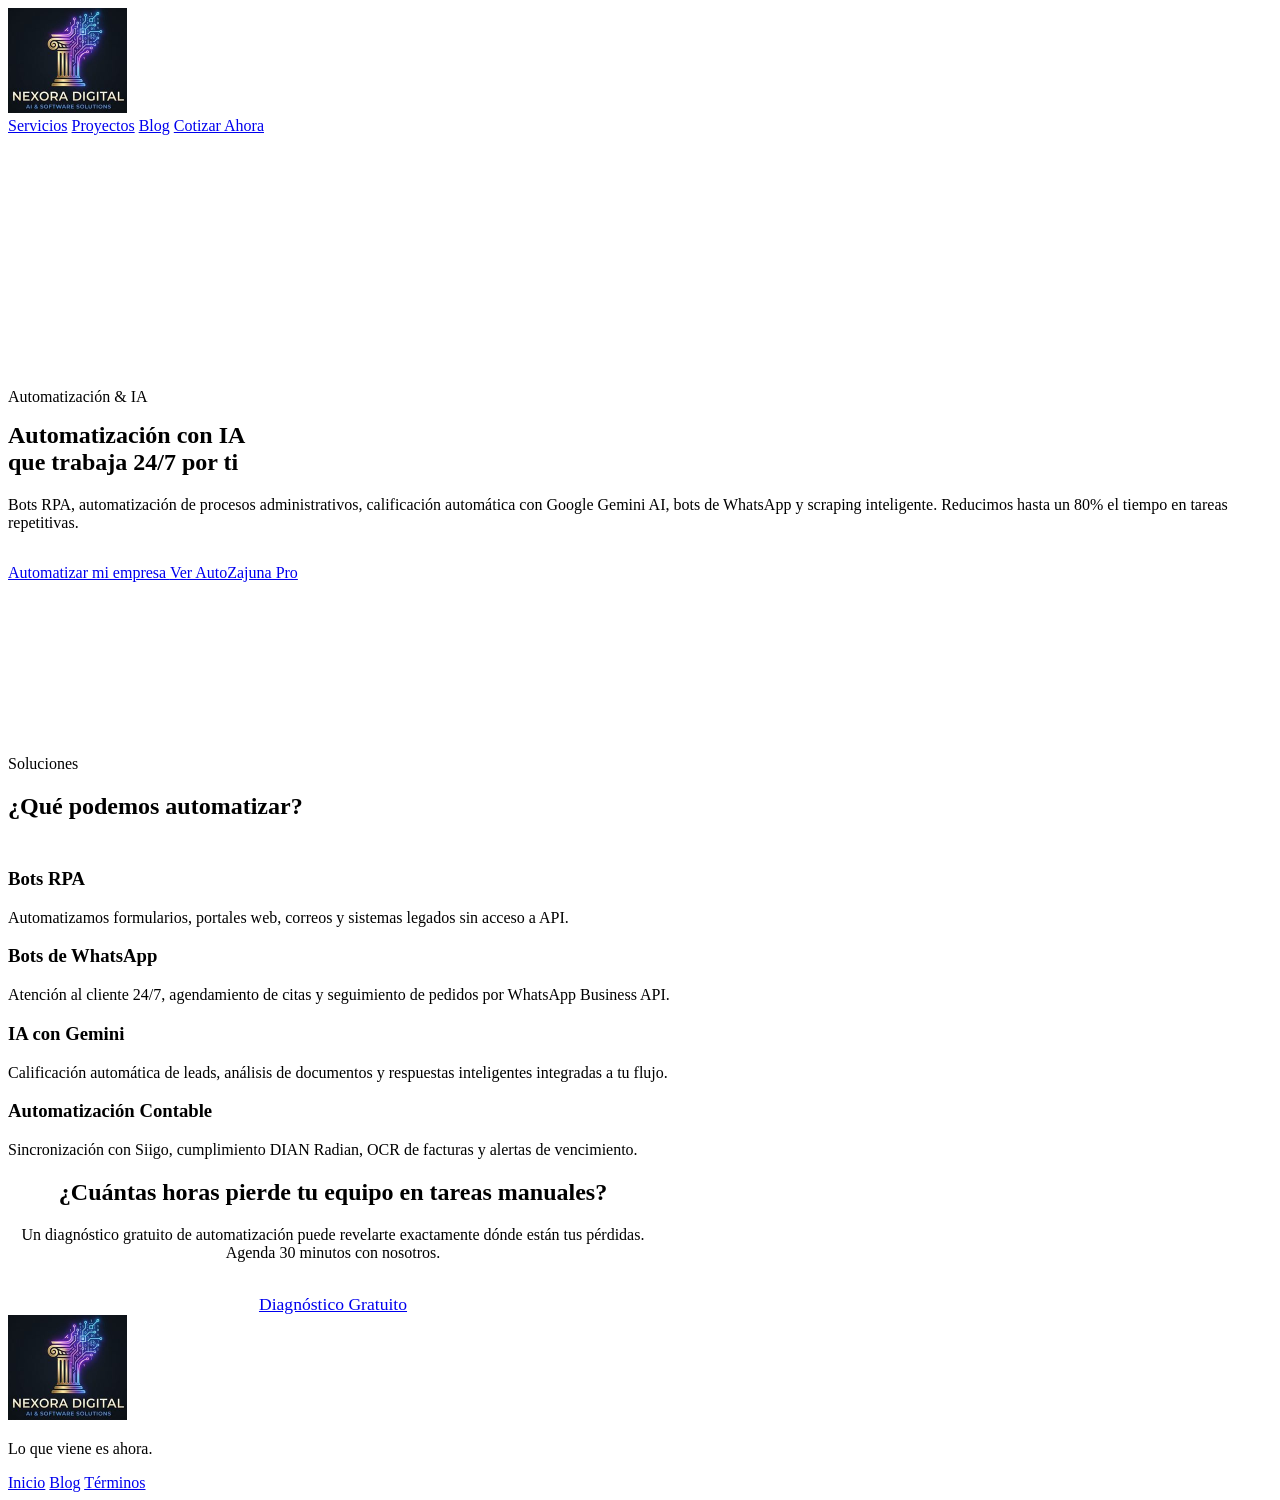
==== commit 69e52af5: "feat(seo): create 6 blog article pages and fix CSP errors" ====
--- a/automatizacion-ia-colombia.html
+++ b/automatizacion-ia-colombia.html
@@ -11,15 +11,12 @@
     <meta property="og:description" content="Reducimos hasta 80% del trabajo manual con automatizaciones inteligentes. Bots RPA, IA con Gemini, WhatsApp y más.">
     <meta property="og:url" content="https://nexora-digital-portal.vercel.app/automatizacion-ia-colombia.html">
     <link rel="icon" type="image/png" href="icono Nexora Digital.png">
-    <link rel="preload" href="styles.css" as="style" onload="this.onload=null;this.rel='stylesheet'">
-    <noscript><link rel="stylesheet" href="styles.css"></noscript>
+    <link rel="preload" href="styles.css" >
     <link rel="preconnect" href="https://fonts.googleapis.com">
     <link rel="preconnect" href="https://fonts.gstatic.com" crossorigin>
-    <link rel="preload" as="style" href="https://fonts.googleapis.com/css2?family=Outfit:wght@300;400;500;600;700;800;900&display=swap" onload="this.onload=null;this.rel='stylesheet'">
-    <noscript><link rel="stylesheet" href="https://fonts.googleapis.com/css2?family=Outfit:wght@300;400;500;600;700;800;900&display=swap"></noscript>
-    <link rel="preload" as="style" href="https://cdnjs.cloudflare.com/ajax/libs/font-awesome/6.4.0/css/all.min.css" onload="this.onload=null;this.rel='stylesheet'">
-    <noscript><link rel="stylesheet" href="https://cdnjs.cloudflare.com/ajax/libs/font-awesome/6.4.0/css/all.min.css"></noscript>
-</head>
+    <link rel="preload" href="https://fonts.googleapis.com/css2?family=Outfit:wght@300;400;500;600;700;800;900&display=swap" >
+    <link rel="preload" href="https://cdnjs.cloudflare.com/ajax/libs/font-awesome/6.4.0/css/all.min.css" >
+    </head>
 <body>
     <nav class="navbar scrolled" id="navbar">
         <div class="nav-container container">
@@ -106,3 +103,4 @@
     </footer>
 </body>
 </html>
+
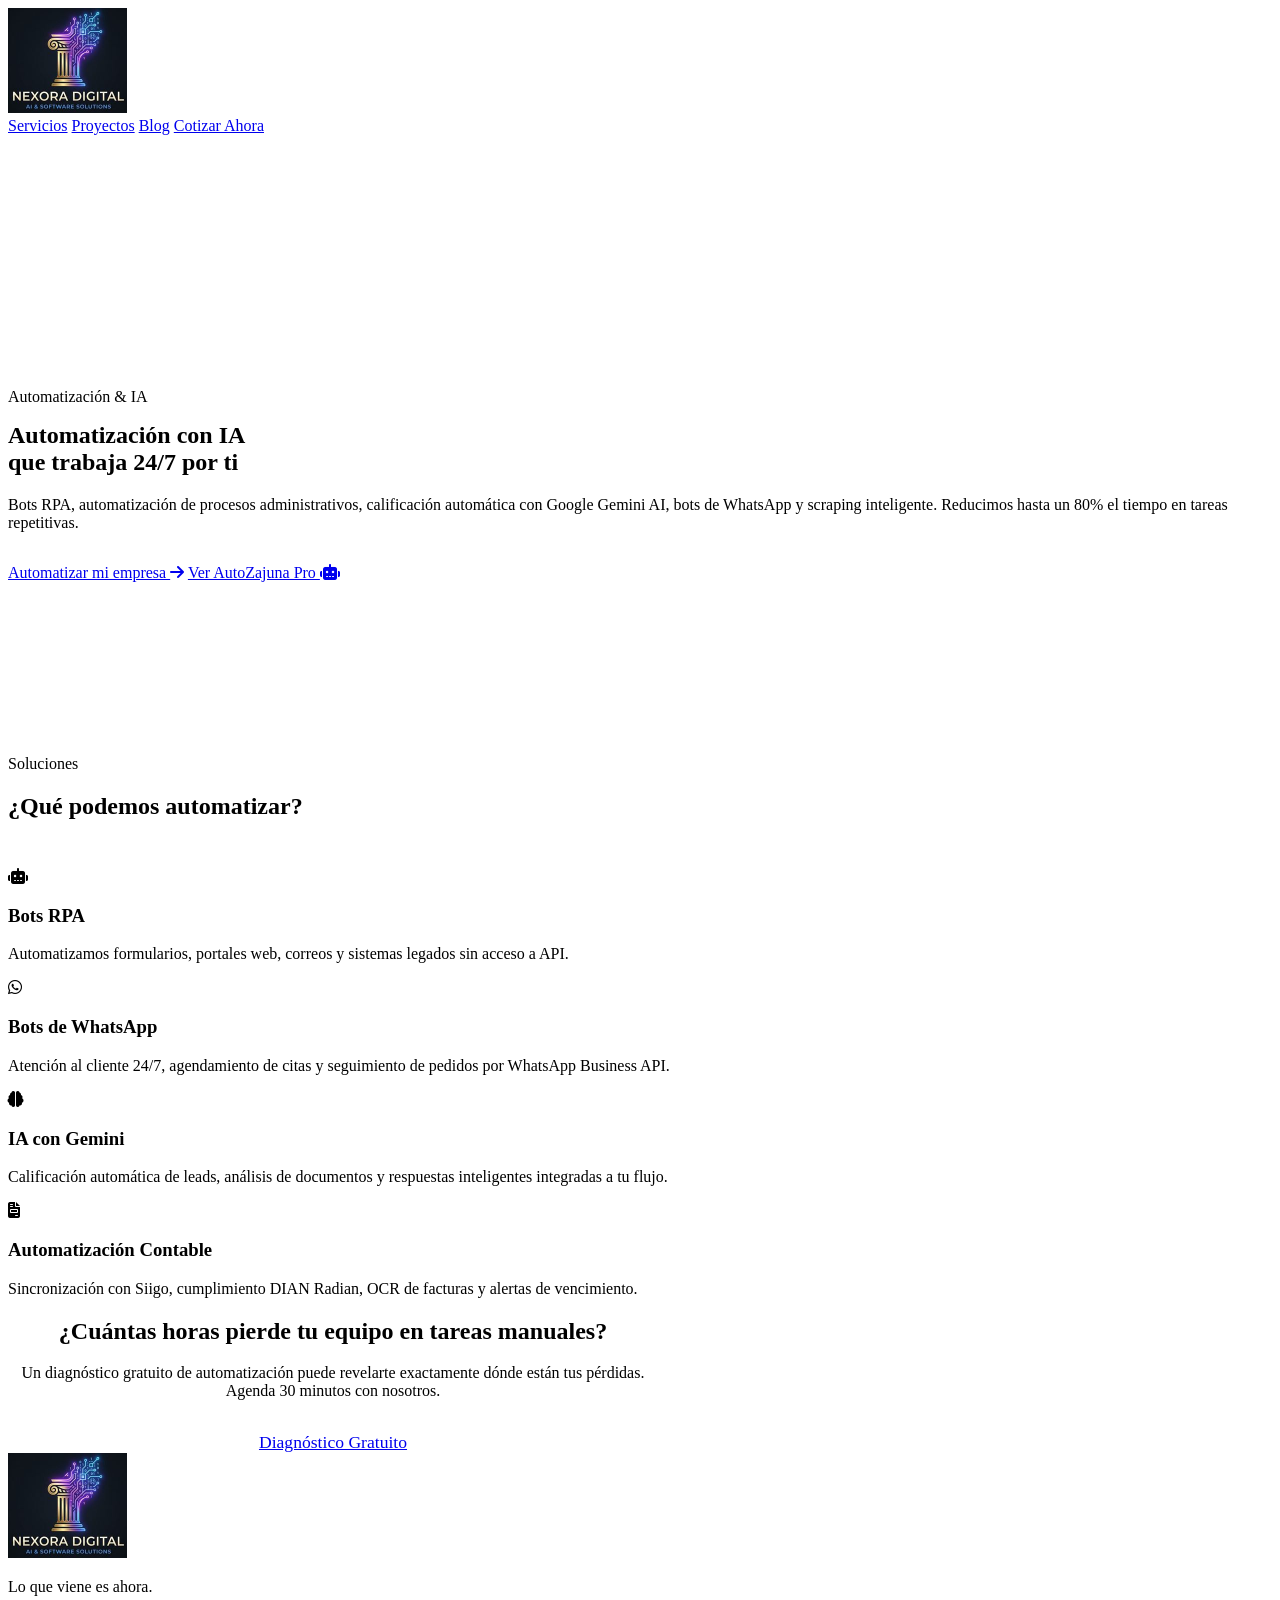
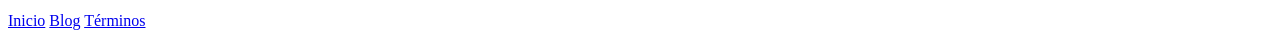
==== commit 4bd87939: "fix: restore font and icon stylesheets" ====
--- a/automatizacion-ia-colombia.html
+++ b/automatizacion-ia-colombia.html
@@ -14,8 +14,8 @@
     <link rel="preload" href="styles.css" >
     <link rel="preconnect" href="https://fonts.googleapis.com">
     <link rel="preconnect" href="https://fonts.gstatic.com" crossorigin>
-    <link rel="preload" href="https://fonts.googleapis.com/css2?family=Outfit:wght@300;400;500;600;700;800;900&display=swap" >
-    <link rel="preload" href="https://cdnjs.cloudflare.com/ajax/libs/font-awesome/6.4.0/css/all.min.css" >
+    <link rel="stylesheet" href="https://fonts.googleapis.com/css2?family=Outfit:wght@300;400;500;600;700;800;900&display=swap" >
+    <link rel="stylesheet" href="https://cdnjs.cloudflare.com/ajax/libs/font-awesome/6.4.0/css/all.min.css" >
     </head>
 <body>
     <nav class="navbar scrolled" id="navbar">
@@ -104,3 +104,4 @@
 </body>
 </html>
 
+
